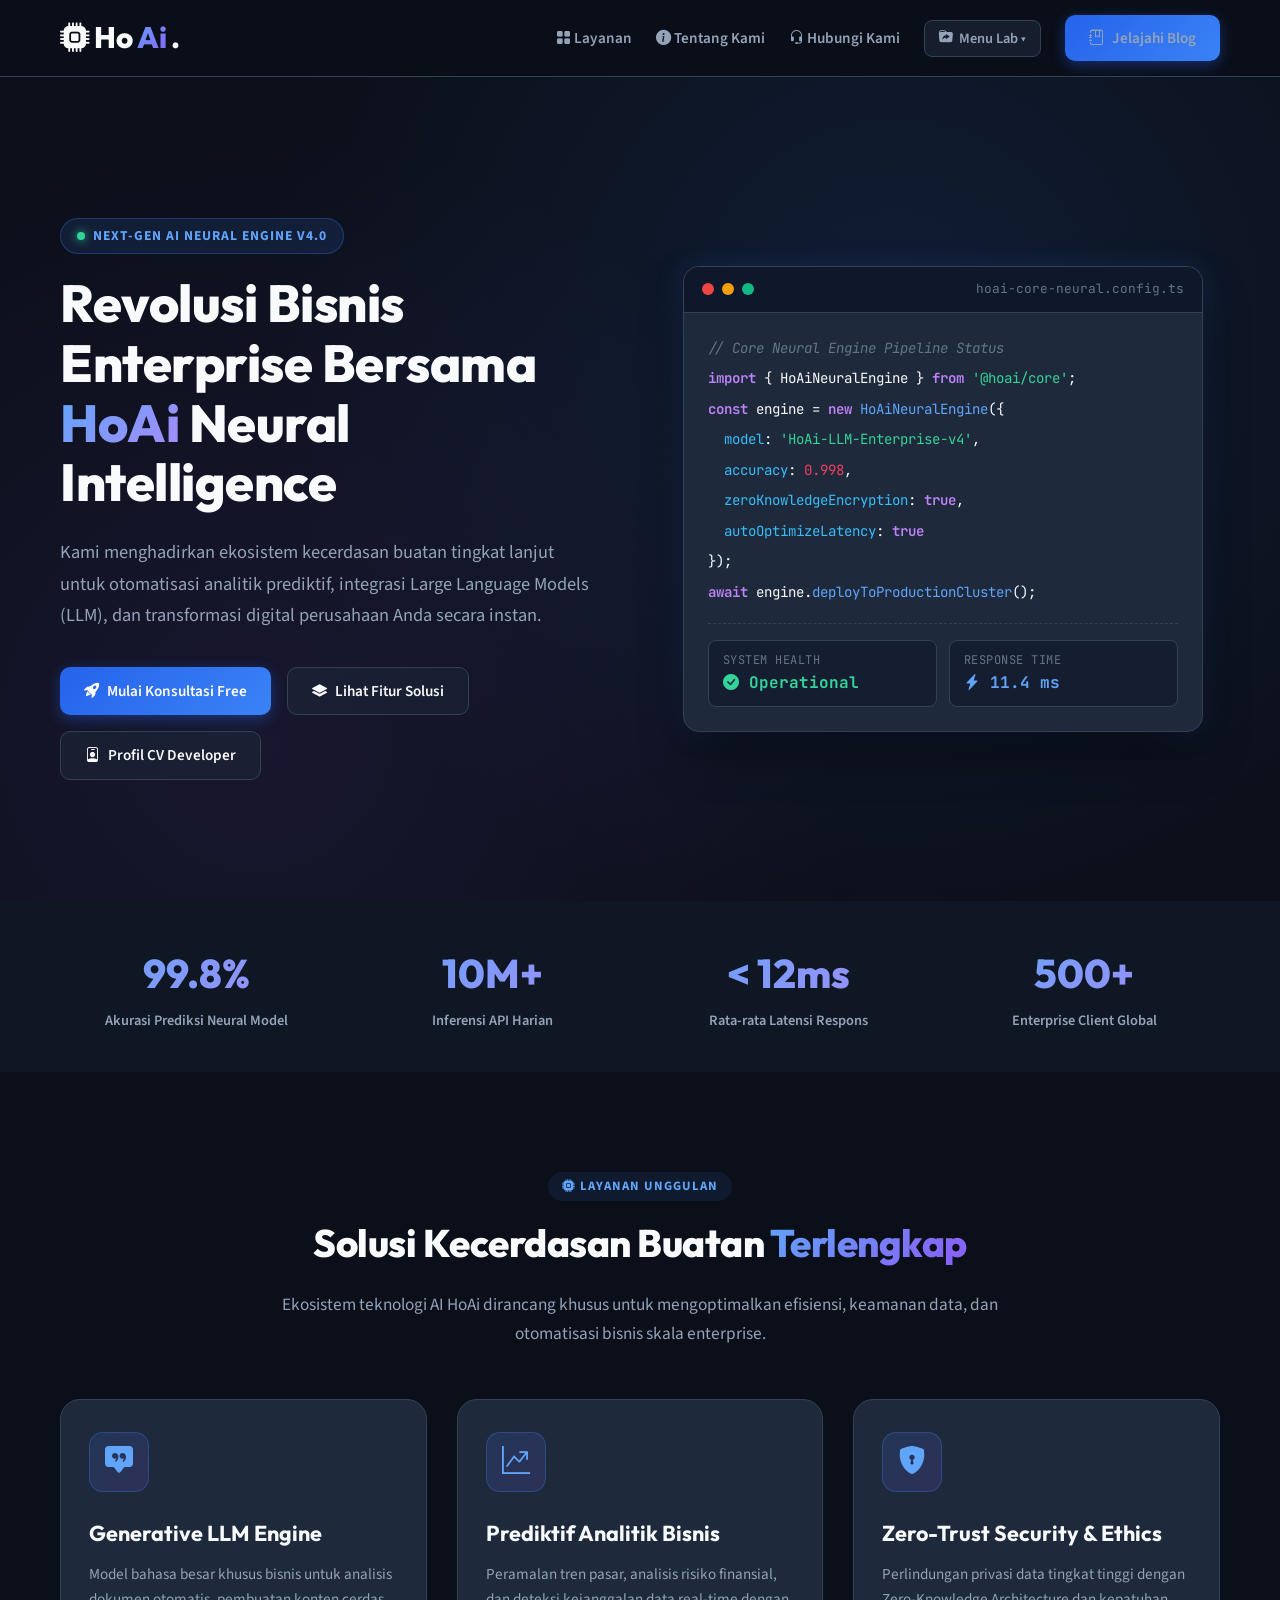
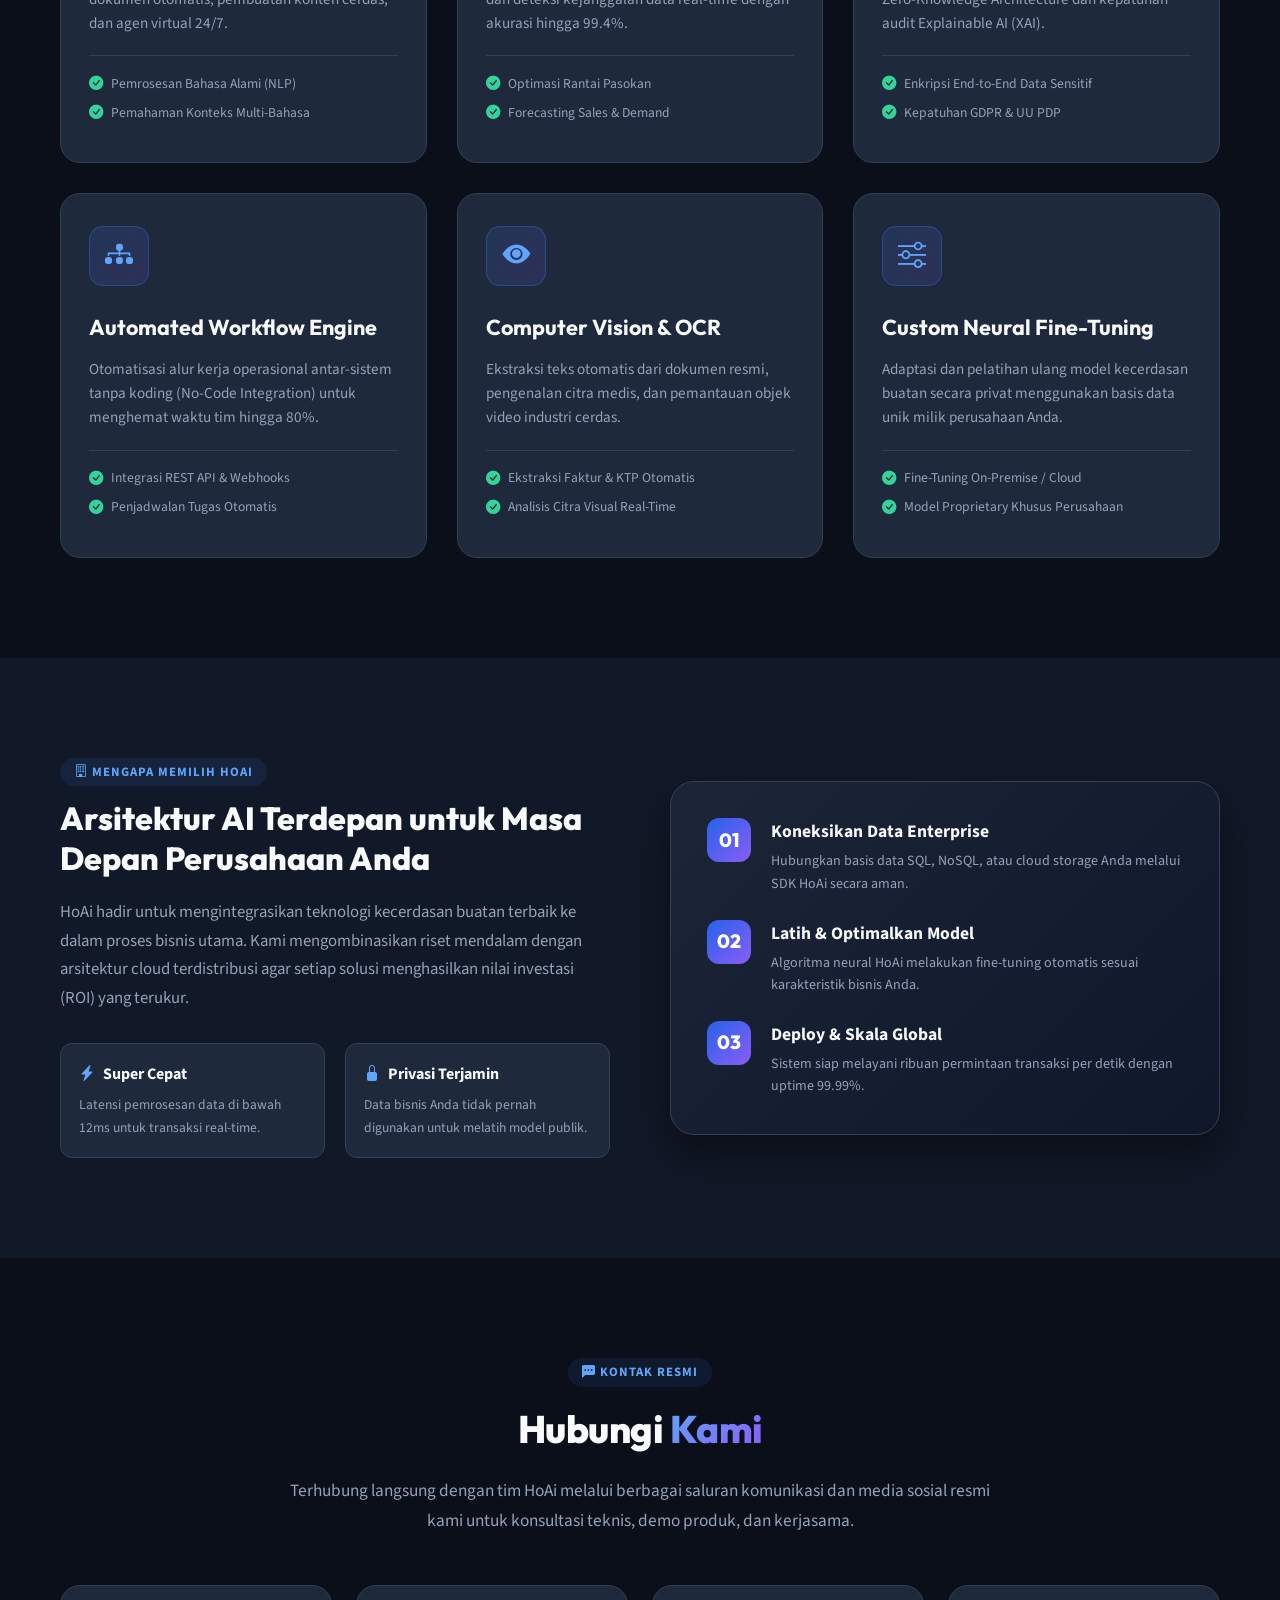
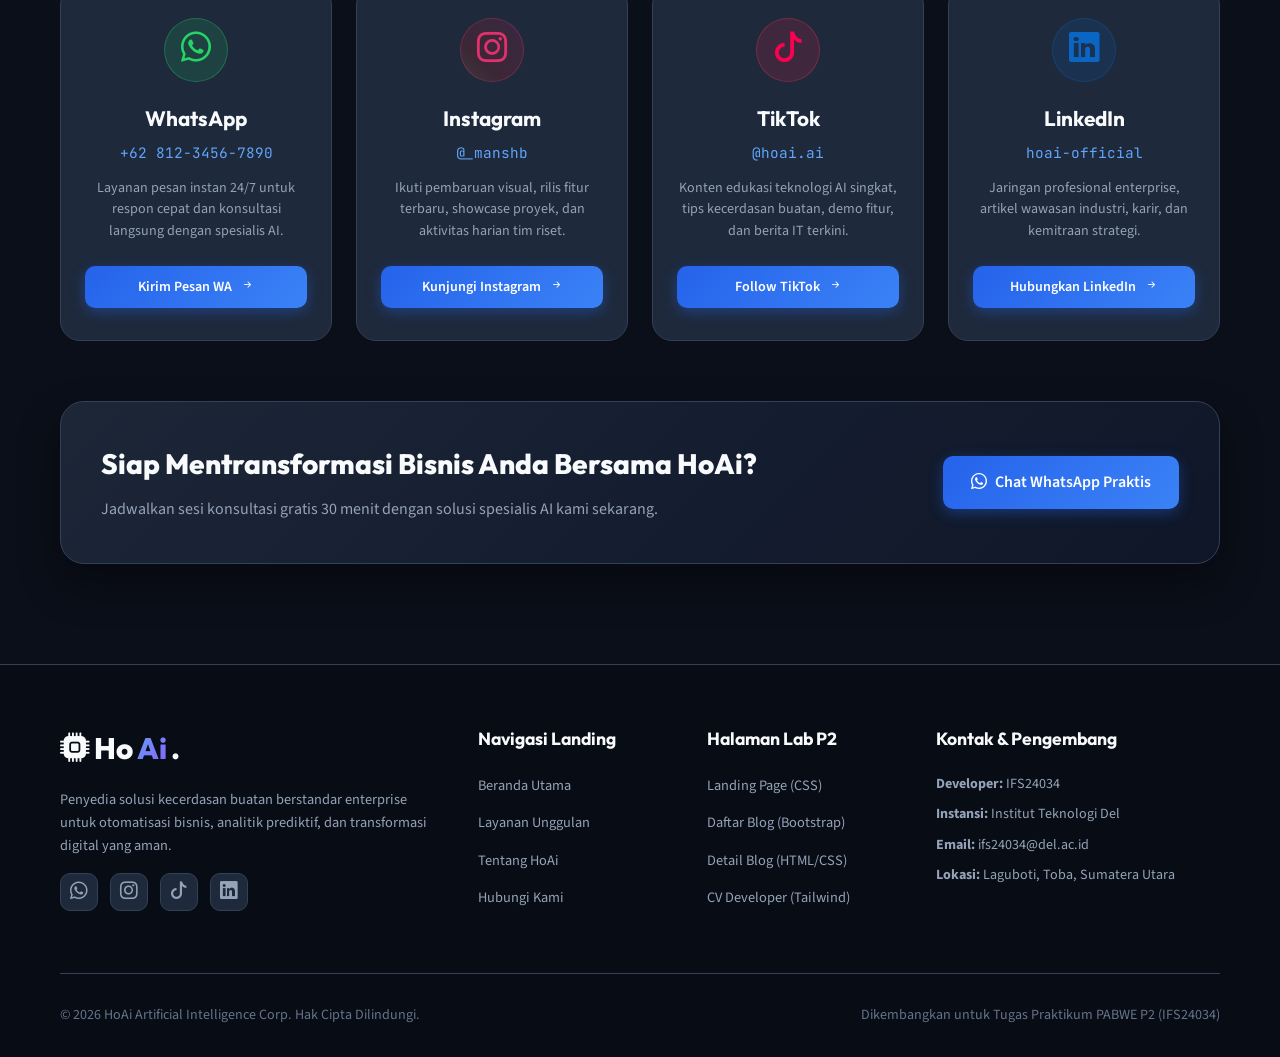
==== index.html @ e8703e20 "Initial commit" ====
<!DOCTYPE html>
<html lang="id">
<head>
    <meta charset="UTF-8">
    <meta name="viewport" content="width=device-width, initial-scale=1.0">
    <title>HoAi - Solusi Cerdas Artificial Intelligence Masa Depan</title>
    <!-- Google Fonts -->
    <link rel="preconnect" href="https://fonts.googleapis.com">
    <link rel="preconnect" href="https://fonts.gstatic.com" crossorigin>
    <link href="https://fonts.googleapis.com/css2?family=JetBrains+Mono:wght@400;600&family=Outfit:wght@600;700;800&family=Source+Sans+3:wght@400;600&display=swap" rel="stylesheet">
    <!-- Bootstrap Icons -->
    <link rel="stylesheet" href="https://cdn.jsdelivr.net/npm/bootstrap-icons@1.11.3/font/bootstrap-icons.min.css">
    <!-- Custom CSS -->
    <link rel="stylesheet" href="assets/css/style.css">
</head>
<body>

    <!-- Header & Navigasi -->
    <header class="site-header">
        <div class="container navbar">
            <a href="index.html" class="logo">
                <i class="bi bi-cpu-fill text-primary me-1"></i>Ho<span>Ai</span>.
            </a>
            <nav class="nav-menu">
                <a href="#fitur"><i class="bi bi-grid-fill me-1"></i> Layanan</a>
                <a href="#tentang"><i class="bi bi-info-circle-fill me-1"></i> Tentang Kami</a>
                <a href="#kontak"><i class="bi bi-headset me-1"></i> Hubungi Kami</a>
                
                <!-- Dropdown Navigasi Latihan / Halaman Lain -->
                <div class="nav-latihan">
                    <button class="nav-latihan-toggle">
                        <i class="bi bi-folder-symlink-fill text-primary"></i> Menu Lab ▾
                    </button>
                    <div class="nav-latihan-menu">
                        <a href="index.html" class="is-active"><i class="bi bi-browser-chrome me-2"></i> Landing Page (CSS)</a>
                        <a href="blog.html"><i class="bi bi-journal-text me-2"></i> Daftar Blog (Bootstrap)</a>
                        <a href="cv.html"><i class="bi bi-person-vcard me-2"></i> CV Developer (Tailwind)</a>
                    </div>
                </div>
                
                <a href="blog.html" class="btn btn-primary"><i class="bi bi-journal-bookmark me-1"></i> Jelajahi Blog</a>
            </nav>
        </div>
    </header>

    <!-- Hero Section -->
    <section class="hero">
        <div class="container hero-content">
            <div class="hero-text">
                <div class="eyebrow">
                    <span class="pulse-dot"></span> Next-Gen AI Neural Engine v4.0
                </div>
                <h1>Revolusi Bisnis Enterprise Bersama <span>HoAi</span> Neural Intelligence</h1>
                <p class="hero-description">Kami menghadirkan ekosistem kecerdasan buatan tingkat lanjut untuk otomatisasi analitik prediktif, integrasi Large Language Models (LLM), dan transformasi digital perusahaan Anda secara instan.</p>
                <div class="hero-buttons">
                    <a href="#kontak" class="btn btn-primary"><i class="bi bi-rocket-takeoff-fill"></i> Mulai Konsultasi Free</a>
                    <a href="#fitur" class="btn btn-outline"><i class="bi bi-layers-fill"></i> Lihat Fitur Solusi</a>
                    <a href="cv.html" class="btn btn-outline"><i class="bi bi-person-badge"></i> Profil CV Developer</a>
                </div>
            </div>

            <!-- Terminal Visual Live Demonstration -->
            <div class="hero-visual">
                <div class="floating-card">
                    <div class="terminal-header">
                        <div class="terminal-dots">
                            <span class="dot-red"></span>
                            <span class="dot-yellow"></span>
                            <span class="dot-green"></span>
                        </div>
                        <div class="terminal-title">hoai-core-neural.config.ts</div>
                    </div>
                    <div class="terminal-body">
                        <div class="code-line"><span class="code-comment">// Core Neural Engine Pipeline Status</span></div>
                        <div class="code-line"><span class="code-keyword">import</span> { HoAiNeuralEngine } <span class="code-keyword">from</span> <span class="code-str">'@hoai/core'</span>;</div>
                        <div class="code-line"></div>
                        <div class="code-line"><span class="code-keyword">const</span> engine = <span class="code-keyword">new</span> <span class="code-func">HoAiNeuralEngine</span>({</div>
                        <div class="code-line">  <span class="code-prop">model</span>: <span class="code-str">'HoAi-LLM-Enterprise-v4'</span>,</div>
                        <div class="code-line">  <span class="code-prop">accuracy</span>: <span class="code-num">0.998</span>,</div>
                        <div class="code-line">  <span class="code-prop">zeroKnowledgeEncryption</span>: <span class="code-keyword">true</span>,</div>
                        <div class="code-line">  <span class="code-prop">autoOptimizeLatency</span>: <span class="code-keyword">true</span></div>
                        <div class="code-line">});</div>
                        <div class="code-line"></div>
                        <div class="code-line"><span class="code-keyword">await</span> engine.<span class="code-func">deployToProductionCluster</span>();</div>
                        
                        <div class="terminal-stats">
                            <div class="stat-badge">
                                <div class="stat-label">System Health</div>
                                <div class="stat-value"><i class="bi bi-check-circle-fill"></i> Operational</div>
                            </div>
                            <div class="stat-badge">
                                <div class="stat-label">Response Time</div>
                                <div class="stat-value" style="color: #60a5fa;"><i class="bi bi-lightning-charge-fill"></i> 11.4 ms</div>
                            </div>
                        </div>
                    </div>
                </div>
            </div>
        </div>
    </section>

    <!-- Stats Counter Banner -->
    <section class="stats-section">
        <div class="container stats-grid">
            <div class="stat-item">
                <div class="stat-number">99.8%</div>
                <div class="stat-desc">Akurasi Prediksi Neural Model</div>
            </div>
            <div class="stat-item">
                <div class="stat-number">10M+</div>
                <div class="stat-desc">Inferensi API Harian</div>
            </div>
            <div class="stat-item">
                <div class="stat-number">&lt; 12ms</div>
                <div class="stat-desc">Rata-rata Latensi Respons</div>
            </div>
            <div class="stat-item">
                <div class="stat-number">500+</div>
                <div class="stat-desc">Enterprise Client Global</div>
            </div>
        </div>
    </section>

    <!-- Section Layanan & Fitur Utama -->
    <section id="fitur" class="features-section">
        <div class="container">
            <div class="section-header">
                <span class="section-tag"><i class="bi bi-cpu-fill"></i> Layanan Unggulan</span>
                <h2>Solusi Kecerdasan Buatan <span>Terlengkap</span></h2>
                <p>Ekosistem teknologi AI HoAi dirancang khusus untuk mengoptimalkan efisiensi, keamanan data, dan otomatisasi bisnis skala enterprise.</p>
            </div>

            <div class="features-grid">
                <!-- Card 1 -->
                <div class="feature-card">
                    <div class="feature-icon-box">
                        <i class="bi bi-chat-square-quote-fill"></i>
                    </div>
                    <h3>Generative LLM Engine</h3>
                    <p>Model bahasa besar khusus bisnis untuk analisis dokumen otomatis, pembuatan konten cerdas, dan agen virtual 24/7.</p>
                    <ul class="feature-list">
                        <li><i class="bi bi-check-circle-fill"></i> Pemrosesan Bahasa Alami (NLP)</li>
                        <li><i class="bi bi-check-circle-fill"></i> Pemahaman Konteks Multi-Bahasa</li>
                    </ul>
                </div>

                <!-- Card 2 -->
                <div class="feature-card">
                    <div class="feature-icon-box">
                        <i class="bi bi-graph-up-arrow"></i>
                    </div>
                    <h3>Prediktif Analitik Bisnis</h3>
                    <p>Peramalan tren pasar, analisis risiko finansial, dan deteksi kejanggalan data real-time dengan akurasi hingga 99.4%.</p>
                    <ul class="feature-list">
                        <li><i class="bi bi-check-circle-fill"></i> Optimasi Rantai Pasokan</li>
                        <li><i class="bi bi-check-circle-fill"></i> Forecasting Sales & Demand</li>
                    </ul>
                </div>

                <!-- Card 3 -->
                <div class="feature-card">
                    <div class="feature-icon-box">
                        <i class="bi bi-shield-lock-fill"></i>
                    </div>
                    <h3>Zero-Trust Security & Ethics</h3>
                    <p>Perlindungan privasi data tingkat tinggi dengan Zero-Knowledge Architecture dan kepatuhan audit Explainable AI (XAI).</p>
                    <ul class="feature-list">
                        <li><i class="bi bi-check-circle-fill"></i> Enkripsi End-to-End Data Sensitif</li>
                        <li><i class="bi bi-check-circle-fill"></i> Kepatuhan GDPR & UU PDP</li>
                    </ul>
                </div>

                <!-- Card 4 -->
                <div class="feature-card">
                    <div class="feature-icon-box">
                        <i class="bi bi-diagram-3-fill"></i>
                    </div>
                    <h3>Automated Workflow Engine</h3>
                    <p>Otomatisasi alur kerja operasional antar-sistem tanpa koding (No-Code Integration) untuk menghemat waktu tim hingga 80%.</p>
                    <ul class="feature-list">
                        <li><i class="bi bi-check-circle-fill"></i> Integrasi REST API & Webhooks</li>
                        <li><i class="bi bi-check-circle-fill"></i> Penjadwalan Tugas Otomatis</li>
                    </ul>
                </div>

                <!-- Card 5 -->
                <div class="feature-card">
                    <div class="feature-icon-box">
                        <i class="bi bi-eye-fill"></i>
                    </div>
                    <h3>Computer Vision & OCR</h3>
                    <p>Ekstraksi teks otomatis dari dokumen resmi, pengenalan citra medis, dan pemantauan objek video industri cerdas.</p>
                    <ul class="feature-list">
                        <li><i class="bi bi-check-circle-fill"></i> Ekstraksi Faktur & KTP Otomatis</li>
                        <li><i class="bi bi-check-circle-fill"></i> Analisis Citra Visual Real-Time</li>
                    </ul>
                </div>

                <!-- Card 6 -->
                <div class="feature-card">
                    <div class="feature-icon-box">
                        <i class="bi bi-sliders"></i>
                    </div>
                    <h3>Custom Neural Fine-Tuning</h3>
                    <p>Adaptasi dan pelatihan ulang model kecerdasan buatan secara privat menggunakan basis data unik milik perusahaan Anda.</p>
                    <ul class="feature-list">
                        <li><i class="bi bi-check-circle-fill"></i> Fine-Tuning On-Premise / Cloud</li>
                        <li><i class="bi bi-check-circle-fill"></i> Model Proprietary Khusus Perusahaan</li>
                    </ul>
                </div>
            </div>
        </div>
    </section>

    <!-- Section Tentang Kami -->
    <section id="tentang" class="about-section">
        <div class="container">
            <div class="about-grid">
                <div class="about-text">
                    <span class="section-tag"><i class="bi bi-building"></i> Mengapa Memilih HoAi</span>
                    <h3>Arsitektur AI Terdepan untuk Masa Depan Perusahaan Anda</h3>
                    <p>HoAi hadir untuk mengintegrasikan teknologi kecerdasan buatan terbaik ke dalam proses bisnis utama. Kami mengombinasikan riset mendalam dengan arsitektur cloud terdistribusi agar setiap solusi menghasilkan nilai investasi (ROI) yang terukur.</p>
                    
                    <div class="about-features">
                        <div class="about-feature-item">
                            <h4><i class="bi bi-lightning-charge-fill"></i> Super Cepat</h4>
                            <p>Latensi pemrosesan data di bawah 12ms untuk transaksi real-time.</p>
                        </div>
                        <div class="about-feature-item">
                            <h4><i class="bi bi-lock-fill"></i> Privasi Terjamin</h4>
                            <p>Data bisnis Anda tidak pernah digunakan untuk melatih model publik.</p>
                        </div>
                    </div>
                </div>

                <!-- Steps Pipeline Visual -->
                <div class="about-visual">
                    <div class="step-card">
                        <div class="step-number">01</div>
                        <div class="step-info">
                            <h4>Koneksikan Data Enterprise</h4>
                            <p>Hubungkan basis data SQL, NoSQL, atau cloud storage Anda melalui SDK HoAi secara aman.</p>
                        </div>
                    </div>

                    <div class="step-card">
                        <div class="step-number">02</div>
                        <div class="step-info">
                            <h4>Latih & Optimalkan Model</h4>
                            <p>Algoritma neural HoAi melakukan fine-tuning otomatis sesuai karakteristik bisnis Anda.</p>
                        </div>
                    </div>

                    <div class="step-card">
                        <div class="step-number">03</div>
                        <div class="step-info">
                            <h4>Deploy & Skala Global</h4>
                            <p>Sistem siap melayani ribuan permintaan transaksi per detik dengan uptime 99.99%.</p>
                        </div>
                    </div>
                </div>
            </div>
        </div>
    </section>

    <!-- Section Hubungi Kami -->
    <section id="kontak" class="contact-section">
        <div class="container">
            <div class="section-header">
                <span class="section-tag"><i class="bi bi-chat-left-dots-fill"></i> Kontak Resmi</span>
                <h2>Hubungi <span>Kami</span></h2>
                <p>Terhubung langsung dengan tim HoAi melalui berbagai saluran komunikasi dan media sosial resmi kami untuk konsultasi teknis, demo produk, dan kerjasama.</p>
            </div>

            <div class="contact-grid">
                <!-- WhatsApp -->
                <a href="https://wa.me/6281234567890" target="_blank" rel="noopener noreferrer" class="contact-card">
                    <div class="contact-icon icon-whatsapp">
                        <i class="bi bi-whatsapp"></i>
                    </div>
                    <h3>WhatsApp</h3>
                    <div class="contact-handle">+62 812-3456-7890</div>
                    <p>Layanan pesan instan 24/7 untuk respon cepat dan konsultasi langsung dengan spesialis AI.</p>
                    <span class="btn btn-primary contact-btn">Kirim Pesan WA <i class="bi bi-arrow-right-short"></i></span>
                </a>

                <!-- Instagram -->
                <a href="https://instagram.com/_manshb" target="_blank" rel="noopener noreferrer" class="contact-card">
                    <div class="contact-icon icon-instagram">
                        <i class="bi bi-instagram"></i>
                    </div>
                    <h3>Instagram</h3>
                    <div class="contact-handle">@_manshb</div>
                    <p>Ikuti pembaruan visual, rilis fitur terbaru, showcase proyek, dan aktivitas harian tim riset.</p>
                    <span class="btn btn-primary contact-btn">Kunjungi Instagram <i class="bi bi-arrow-right-short"></i></span>
                </a>

                <!-- TikTok -->
                <a href="https://tiktok.com/@hoai.ai" target="_blank" rel="noopener noreferrer" class="contact-card">
                    <div class="contact-icon icon-tiktok">
                        <i class="bi bi-tiktok"></i>
                    </div>
                    <h3>TikTok</h3>
                    <div class="contact-handle">@hoai.ai</div>
                    <p>Konten edukasi teknologi AI singkat, tips kecerdasan buatan, demo fitur, dan berita IT terkini.</p>
                    <span class="btn btn-primary contact-btn">Follow TikTok <i class="bi bi-arrow-right-short"></i></span>
                </a>

                <!-- LinkedIn -->
                <a href="https://linkedin.com/in/hoai-official" target="_blank" rel="noopener noreferrer" class="contact-card">
                    <div class="contact-icon icon-linkedin">
                        <i class="bi bi-linkedin"></i>
                    </div>
                    <h3>LinkedIn</h3>
                    <div class="contact-handle">hoai-official</div>
                    <p>Jaringan profesional enterprise, artikel wawasan industri, karir, dan kemitraan strategi.</p>
                    <span class="btn btn-primary contact-btn">Hubungkan LinkedIn <i class="bi bi-arrow-right-short"></i></span>
                </a>
            </div>

            <!-- Consult Box Banner -->
            <div class="consult-box">
                <div class="consult-info">
                    <h3>Siap Mentransformasi Bisnis Anda Bersama HoAi?</h3>
                    <p>Jadwalkan sesi konsultasi gratis 30 menit dengan solusi spesialis AI kami sekarang.</p>
                </div>
                <a href="https://wa.me/6281234567890" target="_blank" class="btn btn-primary" style="padding: 14px 28px; font-size: 1rem;">
                    <i class="bi bi-whatsapp"></i> Chat WhatsApp Praktis
                </a>
            </div>
        </div>
    </section>

    <!-- Footer -->
    <footer class="site-footer">
        <div class="container">
            <div class="footer-grid">
                <div class="footer-col">
                    <a href="index.html" class="logo" style="margin-bottom: 16px;">
                        <i class="bi bi-cpu-fill text-primary me-1"></i>Ho<span>Ai</span>.
                    </a>
                    <p>Penyedia solusi kecerdasan buatan berstandar enterprise untuk otomatisasi bisnis, analitik prediktif, dan transformasi digital yang aman.</p>
                    <div class="footer-socials">
                        <a href="https://wa.me/6282287201378" target="_blank" class="footer-social-btn"><i class="bi bi-whatsapp"></i></a>
                        <a href="https://instagram.com/_manshb" target="_blank" class="footer-social-btn"><i class="bi bi-instagram"></i></a>
                        <a href="https://tiktok.com/@hoai.ai" target="_blank" class="footer-social-btn"><i class="bi bi-tiktok"></i></a>
                        <a href="https://linkedin.com/in/hoai-official" target="_blank" class="footer-social-btn"><i class="bi bi-linkedin"></i></a>
                    </div>
                </div>

                <div class="footer-col">
                    <h4>Navigasi Landing</h4>
                    <ul class="footer-links">
                        <li><a href="index.html">Beranda Utama</a></li>
                        <li><a href="#fitur">Layanan Unggulan</a></li>
                        <li><a href="#tentang">Tentang HoAi</a></li>
                        <li><a href="#kontak">Hubungi Kami</a></li>
                    </ul>
                </div>

                <div class="footer-col">
                    <h4>Halaman Lab P2</h4>
                    <ul class="footer-links">
                        <li><a href="index.html">Landing Page (CSS)</a></li>
                        <li><a href="blog.html">Daftar Blog (Bootstrap)</a></li>
                        <li><a href="blog-detail.html">Detail Blog (HTML/CSS)</a></li>
                        <li><a href="cv.html">CV Developer (Tailwind)</a></li>
                    </ul>
                </div>

                <div class="footer-col">
                    <h4>Kontak & Pengembang</h4>
                    <p style="font-size: 0.88rem; margin-bottom: 8px;"><strong>Developer:</strong> IFS24034</p>
                    <p style="font-size: 0.88rem; margin-bottom: 8px;"><strong>Instansi:</strong> Institut Teknologi Del</p>
                    <p style="font-size: 0.88rem; margin-bottom: 8px;"><strong>Email:</strong> ifs24034@del.ac.id</p>
                    <p style="font-size: 0.88rem;"><strong>Lokasi:</strong> Laguboti, Toba, Sumatera Utara</p>
                </div>
            </div>

            <div class="footer-bottom">
                <p>&copy; 2026 HoAi Artificial Intelligence Corp. Hak Cipta Dilindungi.</p>
                <p>Dikembangkan untuk Tugas Praktikum PABWE P2 (IFS24034)</p>
            </div>
        </div>
    </footer>

</body>
</html>
---- assets/css/style.css ----
/* --- Reset & Variabel Global --- */
:root {
    --primary: #3b82f6;
    --primary-hover: #2563eb;
    --primary-glow: rgba(59, 130, 246, 0.35);
    --secondary: #8b5cf6;
    --emerald: #10b981;
    --amber: #f59e0b;
    --bg-main: #0b0f19;
    --bg-section: #111827;
    --bg-card: #1e293b;
    --bg-card-hover: #24334a;
    --text-main: #f8fafc;
    --text-light: #94a3b8;
    --text-muted: #64748b;
    --border: #334155;
    --border-glow: rgba(59, 130, 246, 0.4);
    --font-heading: 'Outfit', sans-serif;
    --font-sans: 'Source Sans 3', sans-serif;
    --font-mono: 'JetBrains Mono', monospace;
}

* {
    margin: 0;
    padding: 0;
    box-sizing: border-box;
}

html {
    scroll-behavior: smooth;
}

body {
    font-family: var(--font-sans);
    background-color: var(--bg-main);
    color: var(--text-main);
    line-height: 1.6;
    overflow-x: hidden;
}

.container {
    width: 100%;
    max-width: 1200px;
    margin: 0 auto;
    padding: 0 20px;
}

/* --- Header & Navigasi --- */
.site-header {
    background-color: rgba(11, 15, 25, 0.85);
    backdrop-filter: blur(14px);
    -webkit-backdrop-filter: blur(14px);
    border-bottom: 1px solid var(--border);
    position: sticky;
    top: 0;
    z-index: 1000;
}

.navbar {
    display: flex;
    justify-content: space-between;
    align-items: center;
    min-height: 76px;
}

.logo {
    font-family: var(--font-heading);
    font-size: 1.85rem;
    font-weight: 800;
    color: var(--text-main);
    text-decoration: none;
    display: flex;
    align-items: center;
    gap: 4px;
}

.logo span {
    background: linear-gradient(135deg, #60a5fa, #8b5cf6);
    -webkit-background-clip: text;
    -webkit-text-fill-color: transparent;
}

.nav-menu {
    display: flex;
    align-items: center;
    gap: 24px;
}

.nav-menu a {
    color: var(--text-light);
    text-decoration: none;
    font-weight: 600;
    font-size: 0.95rem;
    transition: all 0.2s ease;
}

.nav-menu a:hover {
    color: #60a5fa;
}

/* Dropdown Menu Lab / Halaman Lain di Header */
.nav-latihan {
    position: relative;
    display: inline-block;
}

.nav-latihan-toggle {
    background: rgba(30, 41, 59, 0.6);
    border: 1px solid var(--border);
    color: var(--text-light);
    padding: 7px 14px;
    border-radius: 8px;
    font-family: var(--font-sans);
    font-weight: 600;
    font-size: 0.9rem;
    cursor: pointer;
    transition: all 0.2s;
    display: flex;
    align-items: center;
    gap: 6px;
}

.nav-latihan:hover .nav-latihan-toggle,
.nav-latihan-toggle:hover {
    border-color: var(--primary);
    color: var(--text-main);
    background: rgba(59, 130, 246, 0.1);
}

.nav-latihan-menu {
    display: none;
    position: absolute;
    right: 0;
    top: 100%;
    margin-top: 8px;
    background-color: var(--bg-card);
    min-width: 220px;
    box-shadow: 0 20px 40px rgba(0,0,0,0.5);
    border: 1px solid var(--border);
    border-radius: 12px;
    overflow: hidden;
    z-index: 100;
}

.nav-latihan:hover .nav-latihan-menu {
    display: block;
}

.nav-latihan-menu a {
    display: block;
    padding: 12px 18px;
    font-size: 0.88rem;
    border-bottom: 1px solid var(--border);
}

.nav-latihan-menu a:last-child {
    border-bottom: none;
}

.nav-latihan-menu a:hover {
    background-color: rgba(59, 130, 246, 0.12);
    color: #60a5fa;
}

.nav-latihan-menu a.is-active {
    color: #60a5fa;
    font-weight: 700;
}

/* --- Tombol Umum --- */
.btn {
    display: inline-flex;
    align-items: center;
    justify-content: center;
    gap: 8px;
    padding: 11px 24px;
    border-radius: 10px;
    font-weight: 600;
    font-size: 0.95rem;
    text-decoration: none;
    transition: all 0.25s cubic-bezier(0.4, 0, 0.2, 1);
    cursor: pointer;
    border: none;
}

.btn-primary {
    background: linear-gradient(135deg, #2563eb, #3b82f6);
    color: white;
    box-shadow: 0 4px 14px rgba(37, 99, 235, 0.4);
}

.btn-primary:hover {
    background: linear-gradient(135deg, #1d4ed8, #2563eb);
    transform: translateY(-2px);
    box-shadow: 0 6px 20px rgba(37, 99, 235, 0.6);
}

.btn-outline {
    background-color: rgba(30, 41, 59, 0.5);
    border: 1px solid var(--border);
    color: var(--text-main);
}

.btn-outline:hover {
    border-color: #60a5fa;
    background-color: rgba(59, 130, 246, 0.1);
    color: #60a5fa;
    transform: translateY(-2px);
}

/* --- Hero Section --- */
.hero {
    position: relative;
    padding: 100px 0 80px 0;
    min-height: calc(100vh - 76px);
    display: flex;
    align-items: center;
    background: radial-gradient(circle at 70% 30%, rgba(59, 130, 246, 0.12) 0%, transparent 60%),
                radial-gradient(circle at 20% 80%, rgba(139, 92, 246, 0.1) 0%, transparent 50%);
}

.hero-content {
    display: grid;
    grid-template-columns: 1fr 1fr;
    gap: 50px;
    align-items: center;
}

.eyebrow {
    display: inline-flex;
    align-items: center;
    gap: 8px;
    padding: 6px 16px;
    background: rgba(59, 130, 246, 0.12);
    border: 1px solid rgba(59, 130, 246, 0.3);
    color: #60a5fa;
    border-radius: 30px;
    font-size: 0.85rem;
    font-weight: 700;
    text-transform: uppercase;
    letter-spacing: 1px;
    margin-bottom: 20px;
}

.pulse-dot {
    width: 8px;
    height: 8px;
    background-color: #34d399;
    border-radius: 50%;
    box-shadow: 0 0 10px #34d399;
    animation: pulse 2s infinite;
}

@keyframes pulse {
    0% { transform: scale(0.95); box-shadow: 0 0 0 0 rgba(52, 211, 153, 0.7); }
    70% { transform: scale(1); box-shadow: 0 0 0 10px rgba(52, 211, 153, 0); }
    100% { transform: scale(0.95); box-shadow: 0 0 0 0 rgba(52, 211, 153, 0); }
}

.hero-text h1 {
    font-family: var(--font-heading);
    font-size: 3.25rem;
    font-weight: 800;
    line-height: 1.15;
    margin-bottom: 24px;
    letter-spacing: -0.5px;
}

.hero-text h1 span {
    background: linear-gradient(135deg, #60a5fa 0%, #a78bfa 100%);
    -webkit-background-clip: text;
    -webkit-text-fill-color: transparent;
}

.hero-description {
    color: var(--text-light);
    font-size: 1.15rem;
    margin-bottom: 36px;
    max-width: 540px;
    line-height: 1.7;
}

.hero-buttons {
    display: flex;
    flex-wrap: wrap;
    gap: 16px;
}

/* --- Visual Elemen Kode & Live Terminal di Hero --- */
.hero-visual {
    display: flex;
    justify-content: center;
    position: relative;
}

.floating-card {
    background-color: var(--bg-card);
    border: 1px solid var(--border);
    border-radius: 16px;
    padding: 0;
    width: 100%;
    max-width: 520px;
    box-shadow: 0 25px 50px -12px rgba(0, 0, 0, 0.6), 0 0 30px rgba(59, 130, 246, 0.15);
    overflow: hidden;
    transition: transform 0.3s ease, border-color 0.3s ease;
}

.floating-card:hover {
    border-color: var(--border-glow);
    transform: translateY(-4px);
}

.terminal-header {
    background-color: #0f172a;
    padding: 12px 18px;
    display: flex;
    align-items: center;
    justify-content: space-between;
    border-bottom: 1px solid var(--border);
}

.terminal-dots {
    display: flex;
    gap: 8px;
}

.terminal-dots span {
    width: 12px;
    height: 12px;
    border-radius: 50%;
}

.dot-red { background-color: #ef4444; }
.dot-yellow { background-color: #f59e0b; }
.dot-green { background-color: #10b981; }

.terminal-title {
    font-family: var(--font-mono);
    font-size: 0.8rem;
    color: var(--text-muted);
}

.terminal-body {
    padding: 24px;
    font-family: var(--font-mono);
    font-size: 0.88rem;
}

.code-line {
    margin-bottom: 8px;
    white-space: pre-wrap;
    word-break: break-all;
}

.code-keyword { color: #c084fc; font-weight: 600; }
.code-func { color: #60a5fa; }
.code-prop { color: #38bdf8; }
.code-num { color: #f43f5e; }
.code-str { color: #34d399; }
.code-comment { color: #64748b; font-style: italic; }

.terminal-stats {
    margin-top: 20px;
    padding-top: 16px;
    border-top: 1px dashed var(--border);
    display: grid;
    grid-template-columns: 1fr 1fr;
    gap: 12px;
}

.stat-badge {
    background-color: rgba(15, 23, 42, 0.6);
    padding: 10px 14px;
    border-radius: 8px;
    border: 1px solid var(--border);
}

.stat-label {
    font-size: 0.75rem;
    color: var(--text-muted);
    text-transform: uppercase;
    letter-spacing: 0.5px;
}

.stat-value {
    font-size: 1rem;
    font-weight: 700;
    color: #34d399;
}

/* --- Section Counter Statistics --- */
.stats-section {
    padding: 40px 0;
    background-color: rgba(17, 24, 39, 0.8);
    border-y: 1px solid var(--border);
}

.stats-grid {
    display: grid;
    grid-template-columns: repeat(4, 1fr);
    gap: 24px;
    text-align: center;
}

.stat-number {
    font-family: var(--font-heading);
    font-size: 2.5rem;
    font-weight: 800;
    background: linear-gradient(135deg, #60a5fa, #a78bfa);
    -webkit-background-clip: text;
    -webkit-text-fill-color: transparent;
    margin-bottom: 4px;
}

.stat-desc {
    color: var(--text-light);
    font-size: 0.9rem;
    font-weight: 600;
}

/* --- Section Header Umum --- */
.section-header {
    text-align: center;
    max-width: 720px;
    margin: 0 auto 50px auto;
}

.section-tag {
    display: inline-block;
    padding: 4px 14px;
    background: rgba(59, 130, 246, 0.1);
    color: #60a5fa;
    border-radius: 20px;
    font-size: 0.8rem;
    font-weight: 700;
    text-transform: uppercase;
    letter-spacing: 1px;
    margin-bottom: 12px;
}

.section-header h2 {
    font-family: var(--font-heading);
    font-size: 2.4rem;
    font-weight: 800;
    margin-bottom: 16px;
    letter-spacing: -0.5px;
}

.section-header h2 span {
    background: linear-gradient(135deg, #60a5fa, #8b5cf6);
    -webkit-background-clip: text;
    -webkit-text-fill-color: transparent;
}

.section-header p {
    color: var(--text-light);
    font-size: 1.08rem;
    line-height: 1.7;
}

/* --- Section Fitur & Layanan (#fitur) --- */
.features-section {
    padding: 100px 0;
    background-color: var(--bg-main);
}

.features-grid {
    display: grid;
    grid-template-columns: repeat(auto-fit, minmax(320px, 1fr));
    gap: 30px;
}

.feature-card {
    background-color: var(--bg-card);
    border: 1px solid var(--border);
    border-radius: 20px;
    padding: 32px 28px;
    transition: all 0.3s ease;
    display: flex;
    flex-direction: column;
    position: relative;
    overflow: hidden;
}

.feature-card:hover {
    transform: translateY(-8px);
    border-color: var(--border-glow);
    box-shadow: 0 20px 40px rgba(0, 0, 0, 0.4), 0 0 20px rgba(59, 130, 246, 0.15);
}

.feature-icon-box {
    width: 60px;
    height: 60px;
    border-radius: 14px;
    display: flex;
    align-items: center;
    justify-content: center;
    font-size: 1.75rem;
    margin-bottom: 24px;
    background: linear-gradient(135deg, rgba(59, 130, 246, 0.15), rgba(139, 92, 246, 0.15));
    color: #60a5fa;
    border: 1px solid rgba(59, 130, 246, 0.3);
}

.feature-card h3 {
    font-family: var(--font-heading);
    font-size: 1.35rem;
    font-weight: 700;
    margin-bottom: 12px;
    color: var(--text-main);
}

.feature-card p {
    color: var(--text-light);
    font-size: 0.95rem;
    line-height: 1.6;
    margin-bottom: 20px;
    flex-grow: 1;
}

.feature-list {
    list-style: none;
    margin-top: auto;
    padding-top: 16px;
    border-top: 1px solid var(--border);
}

.feature-list li {
    font-size: 0.85rem;
    color: #94a3b8;
    margin-bottom: 6px;
    display: flex;
    align-items: center;
    gap: 8px;
}

.feature-list li i {
    color: #34d399;
    font-size: 0.9rem;
}

/* --- Section Tentang Kami (#tentang) --- */
.about-section {
    padding: 100px 0;
    background-color: var(--bg-section);
    border-y: 1px solid var(--border);
}

.about-grid {
    display: grid;
    grid-template-columns: 1fr 1fr;
    gap: 60px;
    align-items: center;
}

.about-text h3 {
    font-family: var(--font-heading);
    font-size: 2rem;
    font-weight: 800;
    margin-bottom: 20px;
    line-height: 1.25;
}

.about-text p {
    color: var(--text-light);
    font-size: 1.05rem;
    margin-bottom: 24px;
    line-height: 1.7;
}

.about-features {
    display: grid;
    grid-template-columns: 1fr 1fr;
    gap: 20px;
    margin-top: 30px;
}

.about-feature-item {
    background-color: var(--bg-card);
    padding: 18px;
    border-radius: 12px;
    border: 1px solid var(--border);
}

.about-feature-item h4 {
    font-size: 1rem;
    font-weight: 700;
    color: var(--text-main);
    margin-bottom: 6px;
    display: flex;
    align-items: center;
    gap: 8px;
}

.about-feature-item h4 i {
    color: #60a5fa;
}

.about-feature-item p {
    font-size: 0.85rem;
    color: var(--text-light);
    margin: 0;
}

.about-visual {
    background: linear-gradient(135deg, rgba(30, 41, 59, 0.8), rgba(15, 23, 42, 0.9));
    border: 1px solid var(--border);
    border-radius: 24px;
    padding: 36px;
    box-shadow: 0 20px 40px rgba(0,0,0,0.4);
}

.step-card {
    display: flex;
    gap: 20px;
    margin-bottom: 24px;
}

.step-card:last-child {
    margin-bottom: 0;
}

.step-number {
    width: 44px;
    height: 44px;
    border-radius: 12px;
    background: linear-gradient(135deg, #2563eb, #8b5cf6);
    color: white;
    font-family: var(--font-heading);
    font-weight: 800;
    display: flex;
    align-items: center;
    justify-content: center;
    font-size: 1.2rem;
    flex-shrink: 0;
}

.step-info h4 {
    font-size: 1.1rem;
    font-weight: 700;
    margin-bottom: 4px;
}

.step-info p {
    font-size: 0.88rem;
    color: var(--text-light);
    margin: 0;
}

/* --- Section Hubungi Kami (#kontak) --- */
.contact-section {
    padding: 100px 0;
    background-color: var(--bg-main);
}

.contact-grid {
    display: grid;
    grid-template-columns: repeat(auto-fit, minmax(260px, 1fr));
    gap: 24px;
    margin-bottom: 60px;
}

.contact-card {
    background-color: var(--bg-card);
    border: 1px solid var(--border);
    border-radius: 20px;
    padding: 32px 24px;
    text-align: center;
    transition: all 0.3s ease;
    display: flex;
    flex-direction: column;
    align-items: center;
    text-decoration: none;
    color: var(--text-main);
    position: relative;
}

.contact-card:hover {
    transform: translateY(-8px);
    border-color: #60a5fa;
    box-shadow: 0 20px 40px rgba(0, 0, 0, 0.5), 0 0 25px rgba(59, 130, 246, 0.2);
}

.contact-icon {
    width: 64px;
    height: 64px;
    border-radius: 50%;
    display: flex;
    align-items: center;
    justify-content: center;
    font-size: 1.9rem;
    margin-bottom: 20px;
    transition: transform 0.3s ease;
}

.contact-card:hover .contact-icon {
    transform: scale(1.12);
}

.icon-whatsapp {
    background-color: rgba(37, 211, 102, 0.15);
    color: #25d366;
    border: 1px solid rgba(37, 211, 102, 0.3);
}

.icon-instagram {
    background: linear-gradient(45deg, rgba(240, 148, 51, 0.15), rgba(230, 30, 26, 0.15), rgba(220, 39, 67, 0.15), rgba(204, 35, 102, 0.15));
    color: #e1306c;
    border: 1px solid rgba(225, 48, 108, 0.3);
}

.icon-tiktok {
    background-color: rgba(254, 44, 85, 0.15);
    color: #ff0050;
    border: 1px solid rgba(254, 44, 85, 0.3);
}

.icon-linkedin {
    background-color: rgba(10, 102, 194, 0.15);
    color: #0a66c2;
    border: 1px solid rgba(10, 102, 194, 0.3);
}

.contact-card h3 {
    font-family: var(--font-heading);
    font-size: 1.3rem;
    font-weight: 700;
    margin-bottom: 6px;
}

.contact-card .contact-handle {
    font-family: var(--font-mono);
    font-size: 0.9rem;
    color: #60a5fa;
    margin-bottom: 14px;
}

.contact-card p {
    font-size: 0.88rem;
    color: var(--text-light);
    margin-bottom: 24px;
    line-height: 1.5;
}

.contact-card .contact-btn {
    margin-top: auto;
    width: 100%;
    padding: 10px 16px;
    font-size: 0.88rem;
}

/* Consultation Box */
.consult-box {
    background: linear-gradient(135deg, rgba(30, 41, 59, 0.9), rgba(15, 23, 42, 0.9));
    border: 1px solid var(--border);
    border-radius: 24px;
    padding: 40px;
    display: flex;
    justify-content: space-between;
    align-items: center;
    gap: 30px;
    box-shadow: 0 20px 40px rgba(0,0,0,0.4);
}

.consult-info h3 {
    font-family: var(--font-heading);
    font-size: 1.75rem;
    font-weight: 800;
    margin-bottom: 10px;
}

.consult-info p {
    color: var(--text-light);
    font-size: 1rem;
    margin: 0;
}

/* --- Footer --- */
.site-footer {
    background-color: #080c14;
    border-top: 1px solid var(--border);
    padding: 60px 0 30px 0;
}

.footer-grid {
    display: grid;
    grid-template-columns: 2fr 1fr 1fr 1.5fr;
    gap: 40px;
    margin-bottom: 50px;
}

.footer-col h4 {
    font-family: var(--font-heading);
    font-size: 1.1rem;
    font-weight: 700;
    margin-bottom: 20px;
    color: var(--text-main);
}

.footer-col p {
    color: var(--text-light);
    font-size: 0.9rem;
    line-height: 1.6;
}

.footer-links {
    list-style: none;
}

.footer-links li {
    margin-bottom: 12px;
}

.footer-links a {
    color: var(--text-light);
    text-decoration: none;
    font-size: 0.9rem;
    transition: color 0.2s;
}

.footer-links a:hover {
    color: #60a5fa;
}

.footer-socials {
    display: flex;
    gap: 12px;
    margin-top: 16px;
}

.footer-social-btn {
    width: 38px;
    height: 38px;
    border-radius: 10px;
    background-color: var(--bg-card);
    border: 1px solid var(--border);
    color: var(--text-light);
    display: flex;
    align-items: center;
    justify-content: center;
    text-decoration: none;
    font-size: 1.1rem;
    transition: all 0.2s;
}

.footer-social-btn:hover {
    border-color: #60a5fa;
    color: #60a5fa;
    background-color: rgba(59, 130, 246, 0.1);
}

.footer-bottom {
    padding-top: 30px;
    border-top: 1px solid var(--border);
    display: flex;
    justify-content: space-between;
    align-items: center;
    color: var(--text-muted);
    font-size: 0.88rem;
}

/* Responsif Mobile */
@media (max-width: 992px) {
    .hero-content {
        grid-template-columns: 1fr;
        text-align: center;
    }
    .hero-text h1 {
        font-size: 2.6rem;
    }
    .hero-description {
        margin-left: auto;
        margin-right: auto;
    }
    .hero-buttons {
        justify-content: center;
    }
    .stats-grid {
        grid-template-columns: repeat(2, 1fr);
    }
    .about-grid {
        grid-template-columns: 1fr;
    }
    .consult-box {
        flex-direction: column;
        text-align: center;
    }
    .footer-grid {
        grid-template-columns: 1fr 1fr;
    }
}

@media (max-width: 600px) {
    .stats-grid {
        grid-template-columns: 1fr;
    }
    .footer-grid {
        grid-template-columns: 1fr;
    }
    .nav-menu {
        gap: 12px;
    }
    .footer-bottom {
        flex-direction: column;
        gap: 12px;
        text-align: center;
    }
}
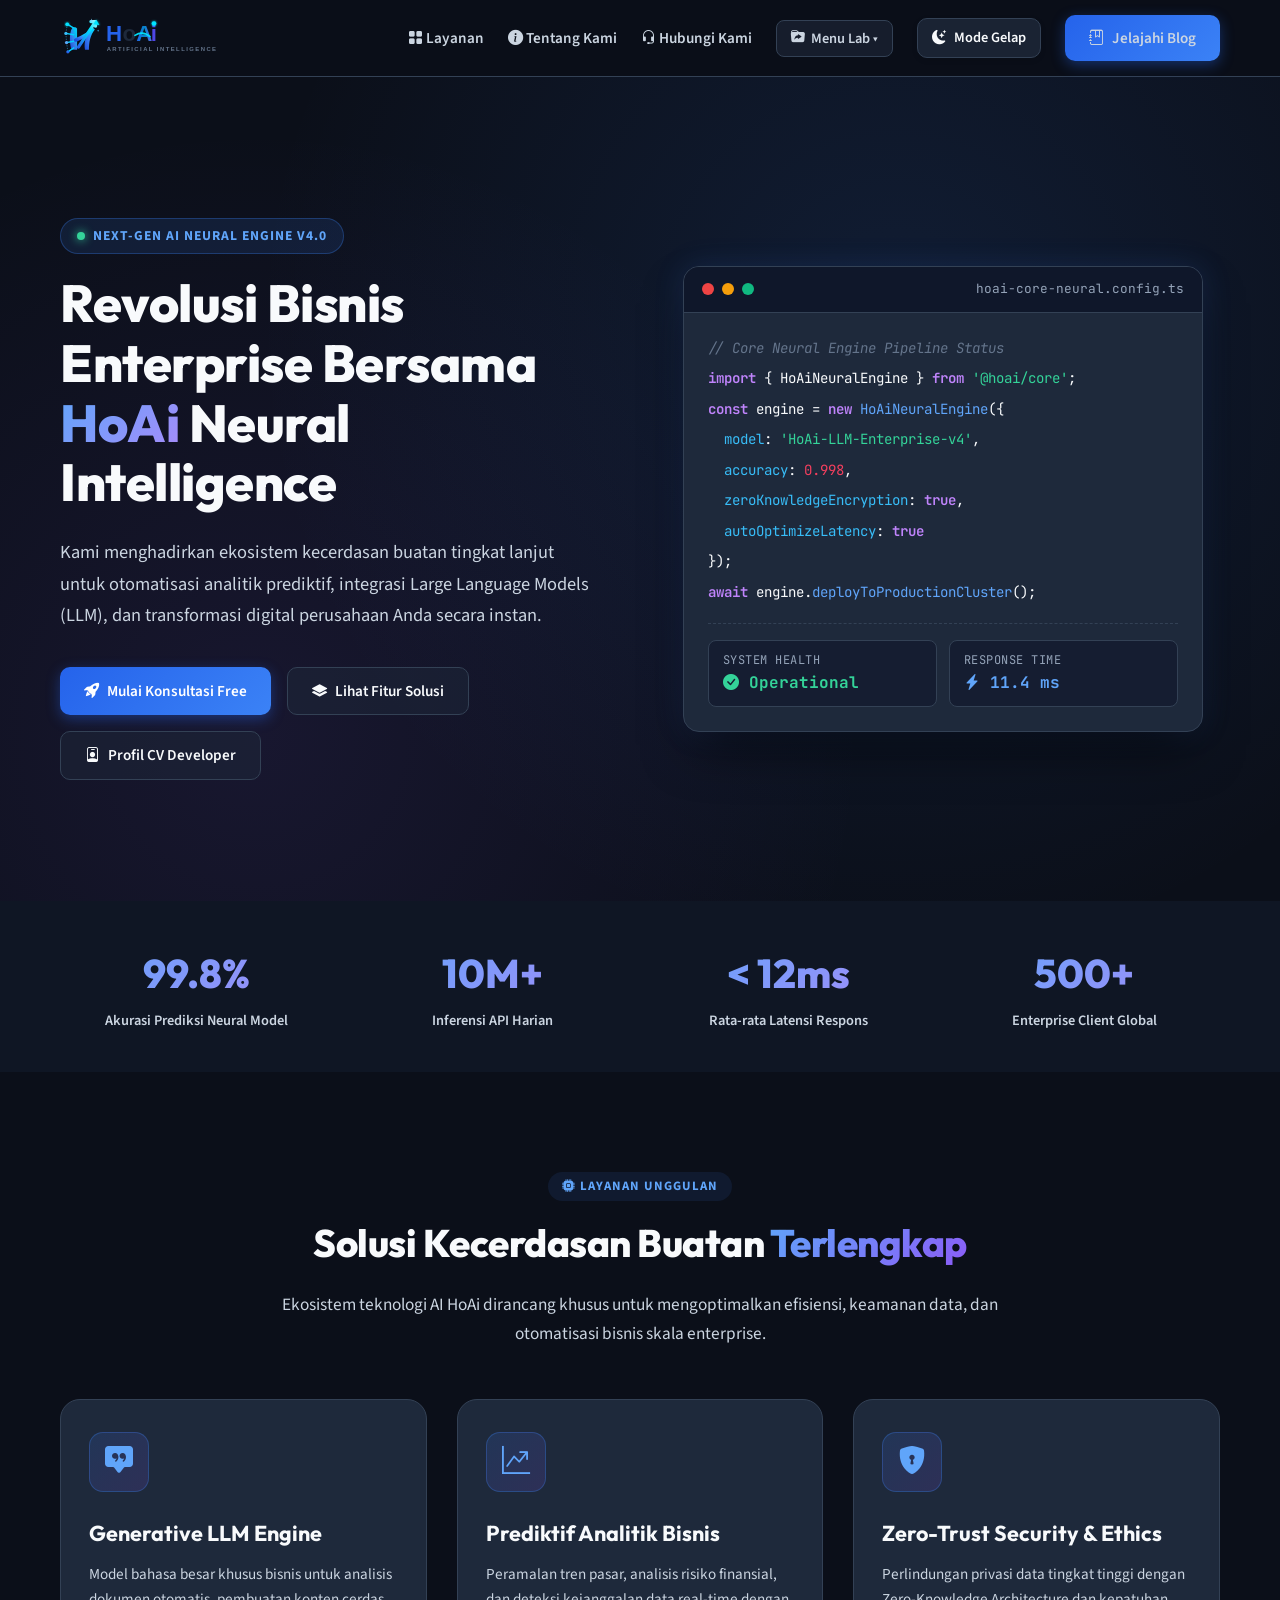
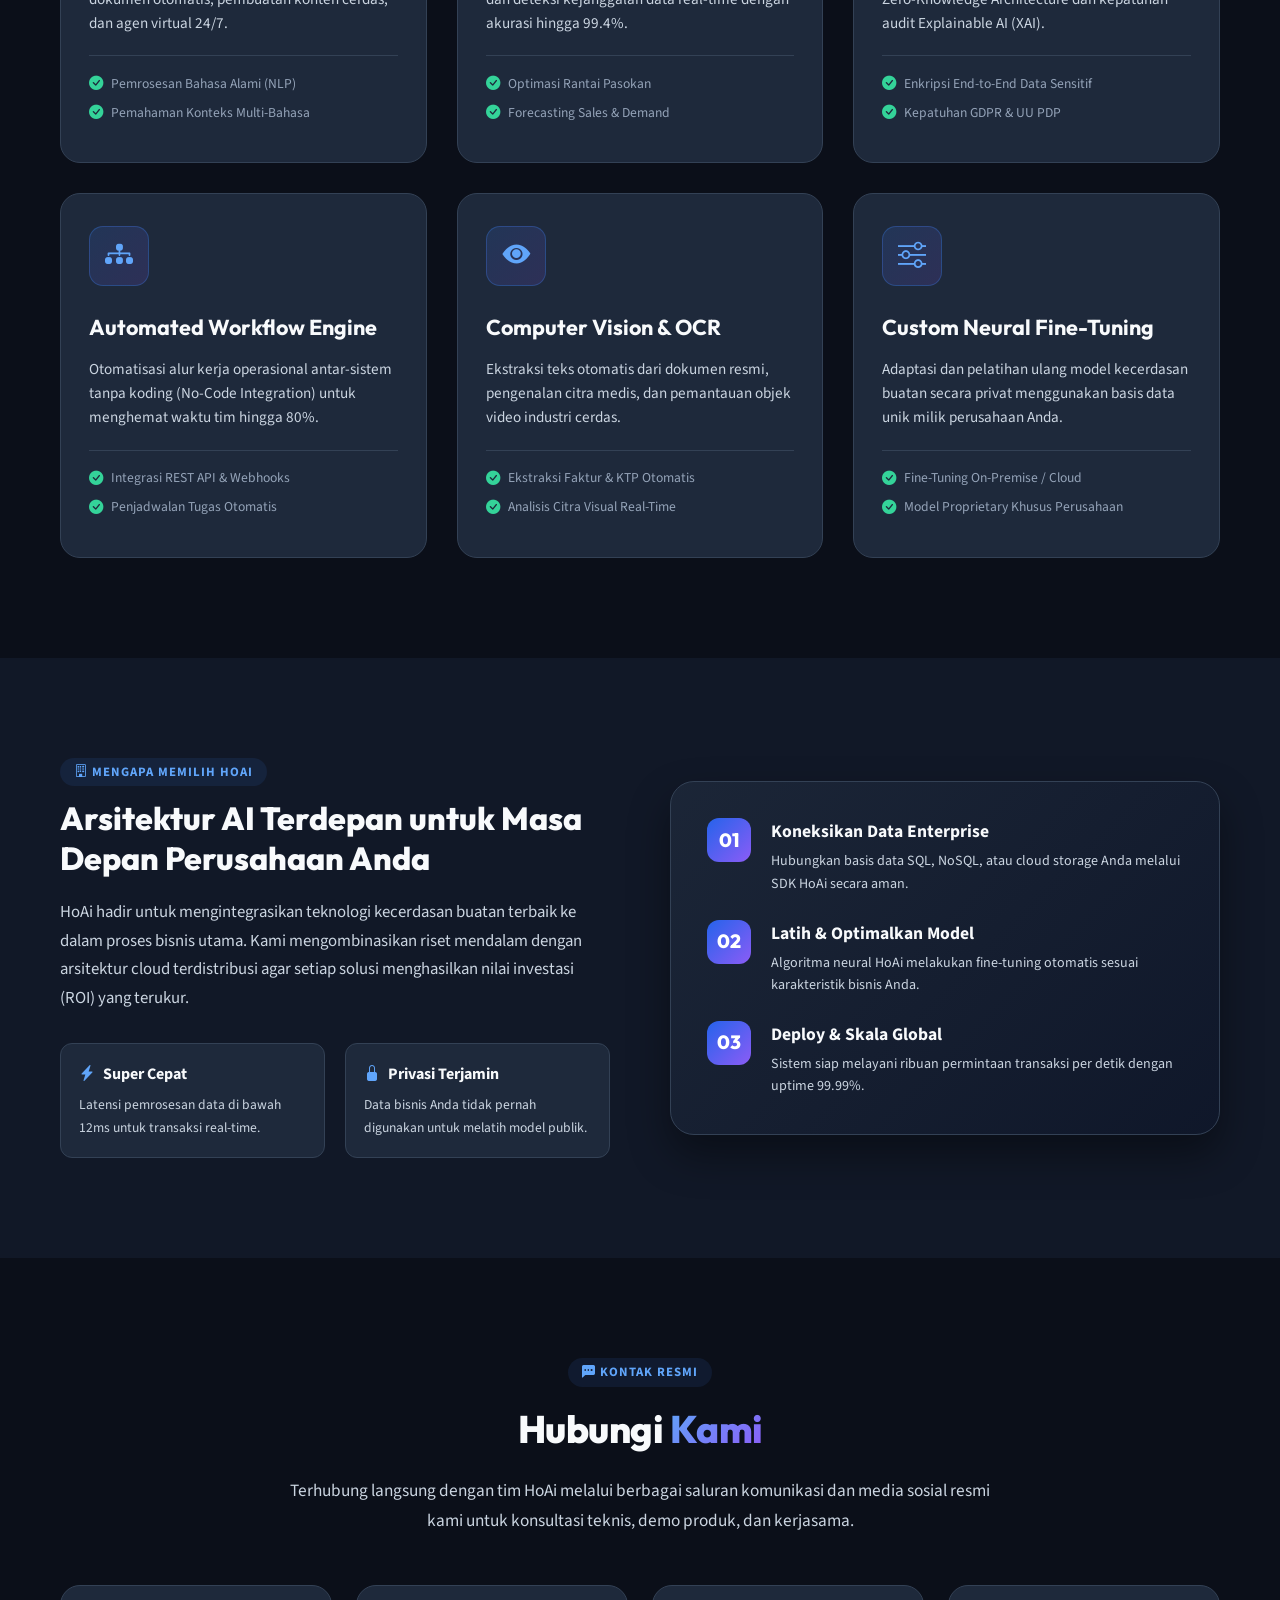
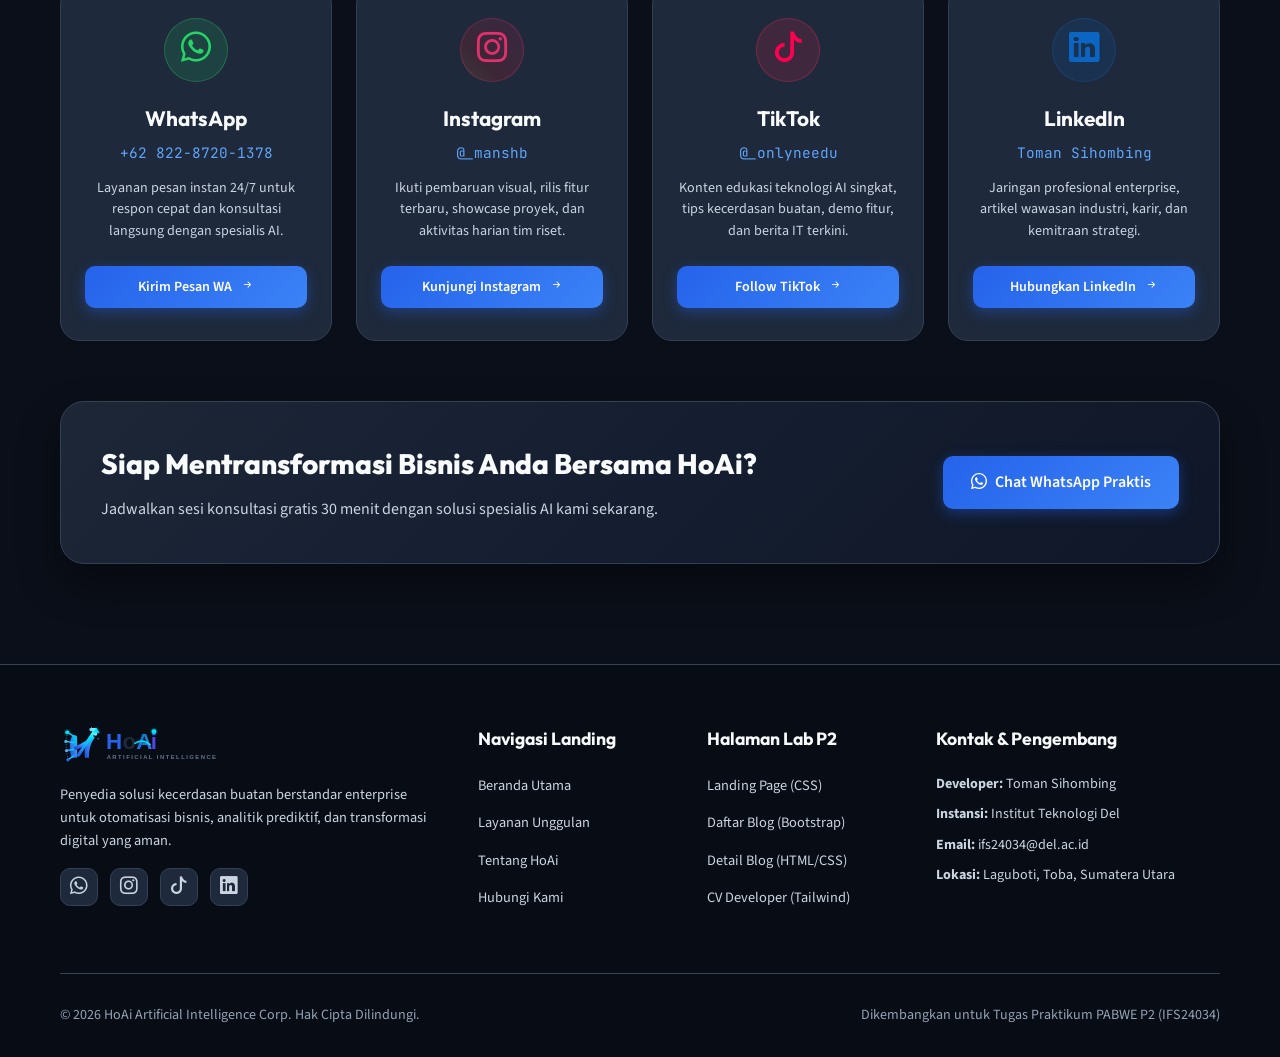
==== commit 00e4ffa7: "feat" ====
--- a/index.html
+++ b/index.html
@@ -15,11 +15,14 @@
 </head>
 <body>
 
+    <!-- Pure CSS Theme Switcher Checkbox -->
+    <input type="checkbox" id="theme-toggle" class="theme-toggle-input" aria-label="Toggle Mode Dark/Light">
+
     <!-- Header & Navigasi -->
     <header class="site-header">
         <div class="container navbar">
-            <a href="index.html" class="logo">
-                <i class="bi bi-cpu-fill text-primary me-1"></i>Ho<span>Ai</span>.
+            <a href="index.html" class="logo-brand">
+                <img src="assets/image/logo.svg" alt="HoAi Artificial Intelligence" class="site-logo">
             </a>
             <nav class="nav-menu">
                 <a href="#fitur"><i class="bi bi-grid-fill me-1"></i> Layanan</a>
@@ -38,6 +41,14 @@
                     </div>
                 </div>
                 
+                <!-- Toggle Mode Gelap / Terang (Pure HTML + CSS) -->
+                <label for="theme-toggle" class="theme-toggle-btn" role="button" tabindex="0" title="Beralih Mode Gelap/Terang">
+                    <i class="bi bi-moon-stars-fill icon-dark text-info"></i>
+                    <i class="bi bi-sun-fill icon-light text-warning"></i>
+                    <span class="theme-toggle-label label-dark">Mode Gelap</span>
+                    <span class="theme-toggle-label label-light">Mode Terang</span>
+                </label>
+
                 <a href="blog.html" class="btn btn-primary"><i class="bi bi-journal-bookmark me-1"></i> Jelajahi Blog</a>
             </nav>
         </div>
@@ -274,12 +285,12 @@
 
             <div class="contact-grid">
                 <!-- WhatsApp -->
-                <a href="https://wa.me/6281234567890" target="_blank" rel="noopener noreferrer" class="contact-card">
+                <a href="https://wa.me/6282287201378" target="_blank" rel="noopener noreferrer" class="contact-card">
                     <div class="contact-icon icon-whatsapp">
                         <i class="bi bi-whatsapp"></i>
                     </div>
                     <h3>WhatsApp</h3>
-                    <div class="contact-handle">+62 812-3456-7890</div>
+                    <div class="contact-handle">+62 822-8720-1378</div>
                     <p>Layanan pesan instan 24/7 untuk respon cepat dan konsultasi langsung dengan spesialis AI.</p>
                     <span class="btn btn-primary contact-btn">Kirim Pesan WA <i class="bi bi-arrow-right-short"></i></span>
                 </a>
@@ -296,23 +307,23 @@
                 </a>
 
                 <!-- TikTok -->
-                <a href="https://tiktok.com/@hoai.ai" target="_blank" rel="noopener noreferrer" class="contact-card">
+                <a href="https://tiktok.com/@_onlyneedu" target="_blank" rel="noopener noreferrer" class="contact-card">
                     <div class="contact-icon icon-tiktok">
                         <i class="bi bi-tiktok"></i>
                     </div>
                     <h3>TikTok</h3>
-                    <div class="contact-handle">@hoai.ai</div>
+                    <div class="contact-handle">@_onlyneedu</div>
                     <p>Konten edukasi teknologi AI singkat, tips kecerdasan buatan, demo fitur, dan berita IT terkini.</p>
                     <span class="btn btn-primary contact-btn">Follow TikTok <i class="bi bi-arrow-right-short"></i></span>
                 </a>
 
                 <!-- LinkedIn -->
-                <a href="https://linkedin.com/in/hoai-official" target="_blank" rel="noopener noreferrer" class="contact-card">
+                <a href="https://linkedin.com/in/toman-sihombing" target="_blank" rel="noopener noreferrer" class="contact-card">
                     <div class="contact-icon icon-linkedin">
                         <i class="bi bi-linkedin"></i>
                     </div>
                     <h3>LinkedIn</h3>
-                    <div class="contact-handle">hoai-official</div>
+                    <div class="contact-handle">Toman Sihombing</div>
                     <p>Jaringan profesional enterprise, artikel wawasan industri, karir, dan kemitraan strategi.</p>
                     <span class="btn btn-primary contact-btn">Hubungkan LinkedIn <i class="bi bi-arrow-right-short"></i></span>
                 </a>
@@ -324,7 +335,7 @@
                     <h3>Siap Mentransformasi Bisnis Anda Bersama HoAi?</h3>
                     <p>Jadwalkan sesi konsultasi gratis 30 menit dengan solusi spesialis AI kami sekarang.</p>
                 </div>
-                <a href="https://wa.me/6281234567890" target="_blank" class="btn btn-primary" style="padding: 14px 28px; font-size: 1rem;">
+                <a href="https://wa.me/6282287201378" target="_blank" class="btn btn-primary" style="padding: 14px 28px; font-size: 1rem;">
                     <i class="bi bi-whatsapp"></i> Chat WhatsApp Praktis
                 </a>
             </div>
@@ -336,15 +347,15 @@
         <div class="container">
             <div class="footer-grid">
                 <div class="footer-col">
-                    <a href="index.html" class="logo" style="margin-bottom: 16px;">
-                        <i class="bi bi-cpu-fill text-primary me-1"></i>Ho<span>Ai</span>.
+                    <a href="index.html" class="logo-brand" style="display: inline-block; margin-bottom: 16px;">
+                        <img src="assets/image/logo.svg" alt="HoAi Artificial Intelligence" class="site-logo">
                     </a>
                     <p>Penyedia solusi kecerdasan buatan berstandar enterprise untuk otomatisasi bisnis, analitik prediktif, dan transformasi digital yang aman.</p>
                     <div class="footer-socials">
                         <a href="https://wa.me/6282287201378" target="_blank" class="footer-social-btn"><i class="bi bi-whatsapp"></i></a>
                         <a href="https://instagram.com/_manshb" target="_blank" class="footer-social-btn"><i class="bi bi-instagram"></i></a>
-                        <a href="https://tiktok.com/@hoai.ai" target="_blank" class="footer-social-btn"><i class="bi bi-tiktok"></i></a>
-                        <a href="https://linkedin.com/in/hoai-official" target="_blank" class="footer-social-btn"><i class="bi bi-linkedin"></i></a>
+                        <a href="https://tiktok.com/@_onlyneedu" target="_blank" class="footer-social-btn"><i class="bi bi-tiktok"></i></a>
+                        <a href="https://linkedin.com/in/toman-sihombing" target="_blank" class="footer-social-btn"><i class="bi bi-linkedin"></i></a>
                     </div>
                 </div>
 
@@ -370,7 +381,7 @@
 
                 <div class="footer-col">
                     <h4>Kontak & Pengembang</h4>
-                    <p style="font-size: 0.88rem; margin-bottom: 8px;"><strong>Developer:</strong> IFS24034</p>
+                    <p style="font-size: 0.88rem; margin-bottom: 8px;"><strong>Developer:</strong> Toman Sihombing</p>
                     <p style="font-size: 0.88rem; margin-bottom: 8px;"><strong>Instansi:</strong> Institut Teknologi Del</p>
                     <p style="font-size: 0.88rem; margin-bottom: 8px;"><strong>Email:</strong> ifs24034@del.ac.id</p>
                     <p style="font-size: 0.88rem;"><strong>Lokasi:</strong> Laguboti, Toba, Sumatera Utara</p>
--- a/assets/css/style.css
+++ b/assets/css/style.css
@@ -1,4 +1,30 @@
-/* --- Reset & Variabel Global --- */
+/* --- Reset & Variabel Global (Pure HTML + CSS Theme Switching) --- */
+.theme-toggle-input {
+    position: fixed !important;
+    top: 0 !important;
+    left: 0 !important;
+    width: 0 !important;
+    height: 0 !important;
+    opacity: 0 !important;
+    pointer-events: none !important;
+    z-index: -9999 !important;
+}
+
+/* --- Multi-Article Pure CSS Switcher for blog-detail.html --- */
+.article-post {
+    display: none;
+}
+
+.article-post:first-child,
+.article-post:target {
+    display: block;
+}
+
+:root:has(.article-post:target) .article-post:not(:target) {
+    display: none !important;
+}
+
+/* Default Mode: Dark Mode */
 :root {
     --primary: #3b82f6;
     --primary-hover: #2563eb;
@@ -7,17 +33,58 @@
     --emerald: #10b981;
     --amber: #f59e0b;
     --bg-main: #0b0f19;
+    --bg-header: rgba(11, 15, 25, 0.88);
     --bg-section: #111827;
     --bg-card: #1e293b;
     --bg-card-hover: #24334a;
     --text-main: #f8fafc;
-    --text-light: #94a3b8;
-    --text-muted: #64748b;
+    --text-light: #cbd5e1;
+    --text-muted: #94a3b8;
     --border: #334155;
     --border-glow: rgba(59, 130, 246, 0.4);
     --font-heading: 'Outfit', sans-serif;
     --font-sans: 'Source Sans 3', sans-serif;
     --font-mono: 'JetBrains Mono', monospace;
+    --toggle-bg: rgba(30, 41, 59, 0.8);
+    --toggle-border: #334155;
+    --toggle-text: #f8fafc;
+    --footer-bg: #080c14;
+}
+
+/* Toggle Icon & Label Display (Dark Mode) */
+.icon-light, .label-light {
+    display: none !important;
+}
+.icon-dark, .label-dark {
+    display: inline-block !important;
+}
+
+/* Light Mode Variables when #theme-toggle is CHECKED */
+:root:has(#theme-toggle:checked) {
+    --bg-main: #f8fafc;
+    --bg-header: rgba(255, 255, 255, 0.92);
+    --bg-section: #f1f5f9;
+    --bg-card: #ffffff;
+    --bg-card-hover: #f1f5f9;
+    --text-main: #0f172a;
+    --text-light: #334155;
+    --text-muted: #64748b;
+    --border: #cbd5e1;
+    --border-glow: rgba(59, 130, 246, 0.3);
+    --toggle-bg: #ffffff;
+    --toggle-border: #cbd5e1;
+    --toggle-text: #0f172a;
+    --footer-bg: #e2e8f0;
+}
+
+/* Toggle Icon & Label Display (Light Mode) */
+:root:has(#theme-toggle:checked) .icon-dark,
+:root:has(#theme-toggle:checked) .label-dark {
+    display: none !important;
+}
+:root:has(#theme-toggle:checked) .icon-light,
+:root:has(#theme-toggle:checked) .label-light {
+    display: inline-block !important;
 }
 
 * {
@@ -36,6 +103,7 @@
     color: var(--text-main);
     line-height: 1.6;
     overflow-x: hidden;
+    transition: background-color 0.3s ease, color 0.3s ease;
 }
 
 .container {
@@ -45,15 +113,59 @@
     padding: 0 20px;
 }
 
+/* --- Logo Styling --- */
+.site-logo {
+    height: 42px;
+    width: auto;
+    object-fit: contain;
+    background: transparent;
+    padding: 0;
+    border-radius: 0;
+    box-shadow: none;
+    transition: transform 0.25s ease, filter 0.25s ease;
+    display: inline-block;
+    vertical-align: middle;
+}
+
+.site-logo:hover {
+    transform: translateY(-1px) scale(1.03);
+    filter: drop-shadow(0 4px 12px rgba(59, 130, 246, 0.45));
+}
+
+/* --- Theme Toggle Button --- */
+.theme-toggle-btn {
+    background-color: var(--toggle-bg);
+    border: 1px solid var(--toggle-border);
+    color: var(--toggle-text);
+    padding: 7px 14px;
+    border-radius: 10px;
+    font-family: var(--font-sans);
+    font-weight: 600;
+    font-size: 0.9rem;
+    cursor: pointer;
+    display: inline-flex;
+    align-items: center;
+    gap: 8px;
+    transition: all 0.25s ease;
+    box-shadow: 0 2px 6px rgba(0,0,0,0.08);
+}
+
+.theme-toggle-btn:hover {
+    border-color: var(--primary);
+    transform: translateY(-1px);
+    box-shadow: 0 4px 12px rgba(59, 130, 246, 0.25);
+}
+
 /* --- Header & Navigasi --- */
 .site-header {
-    background-color: rgba(11, 15, 25, 0.85);
+    background-color: var(--bg-header);
     backdrop-filter: blur(14px);
     -webkit-backdrop-filter: blur(14px);
     border-bottom: 1px solid var(--border);
     position: sticky;
     top: 0;
     z-index: 1000;
+    transition: background-color 0.3s ease, border-color 0.3s ease;
 }
 
 .navbar {
@@ -905,4 +1017,162 @@
         gap: 12px;
         text-align: center;
     }
+}
+
+/* --- Specific Light Mode Customization & UI Polish --- */
+[data-theme="light"] .floating-card {
+    background-color: #ffffff;
+    border-color: #e2e8f0;
+    box-shadow: 0 20px 40px -10px rgba(0, 0, 0, 0.08), 0 0 20px rgba(59, 130, 246, 0.1);
+}
+
+[data-theme="light"] .terminal-header {
+    background-color: #f1f5f9;
+    border-bottom-color: #e2e8f0;
+}
+
+[data-theme="light"] .terminal-title {
+    color: #475569;
+}
+
+[data-theme="light"] .stat-badge {
+    background-color: #f8fafc;
+    border-color: #e2e8f0;
+}
+
+[data-theme="light"] .stat-label {
+    color: #64748b;
+}
+
+/* --- Pure HTML + CSS Light Mode Component Overrides --- */
+
+:root:has(#theme-toggle:checked) body {
+    background-color: var(--bg-main) !important;
+    color: var(--text-main) !important;
+}
+
+/* Fix White Font in Light Mode across all components */
+:root:has(#theme-toggle:checked) .text-white:not(.btn-primary):not(.badge-primary):not(.no-theme-swap):not(.article-hero-banner *):not(.cv-header-banner *) {
+    color: var(--text-main) !important;
+}
+
+/* Dark Background Boxes & Cards -> Light Mode Card Styling */
+:root:has(#theme-toggle:checked) .bg-dark:not(.no-theme-swap):not(.article-hero-banner),
+:root:has(#theme-toggle:checked) .bg-slate-900:not(.no-theme-swap):not(.article-hero-banner),
+:root:has(#theme-toggle:checked) .bg-slate-800:not(.no-theme-swap):not(.article-hero-banner),
+:root:has(#theme-toggle:checked) .bg-slate-950:not(.no-theme-swap),
+:root:has(#theme-toggle:checked) .bg-slate-950\/80:not(.no-theme-swap),
+:root:has(#theme-toggle:checked) .bg-slate-900\/60:not(.no-theme-swap),
+:root:has(#theme-toggle:checked) .bg-slate-900\/50:not(.no-theme-swap),
+:root:has(#theme-toggle:checked) .bg-slate-800\/90:not(.no-theme-swap) {
+    background-color: var(--bg-card) !important;
+    color: var(--text-main) !important;
+    border-color: var(--border) !important;
+}
+
+/* Card Overrides */
+:root:has(#theme-toggle:checked) .card,
+:root:has(#theme-toggle:checked) .cv-main-card,
+:root:has(#theme-toggle:checked) .article-container,
+:root:has(#theme-toggle:checked) .related-card,
+:root:has(#theme-toggle:checked) .feature-card,
+:root:has(#theme-toggle:checked) .price-card,
+:root:has(#theme-toggle:checked) .stat-card,
+:root:has(#theme-toggle:checked) .consult-box,
+:root:has(#theme-toggle:checked) .about-visual {
+    background-color: var(--bg-card) !important;
+    color: var(--text-main) !important;
+    border-color: var(--border) !important;
+    box-shadow: 0 4px 20px rgba(0, 0, 0, 0.06) !important;
+}
+
+/* Text Colors in Light Mode */
+:root:has(#theme-toggle:checked) .text-slate-100,
+:root:has(#theme-toggle:checked) .text-slate-200,
+:root:has(#theme-toggle:checked) .text-slate-300,
+:root:has(#theme-toggle:checked) .text-gray-100,
+:root:has(#theme-toggle:checked) .text-gray-200,
+:root:has(#theme-toggle:checked) .text-gray-300,
+:root:has(#theme-toggle:checked) .hero-title,
+:root:has(#theme-toggle:checked) .section-title,
+:root:has(#theme-toggle:checked) .card-title,
+:root:has(#theme-toggle:checked) .article-title,
+:root:has(#theme-toggle:checked) .article-heading {
+    color: var(--text-main) !important;
+}
+
+:root:has(#theme-toggle:checked) .text-slate-400,
+:root:has(#theme-toggle:checked) .text-gray-400,
+:root:has(#theme-toggle:checked) .text-muted,
+:root:has(#theme-toggle:checked) .text-secondary,
+:root:has(#theme-toggle:checked) .hero-description,
+:root:has(#theme-toggle:checked) .section-description,
+:root:has(#theme-toggle:checked) .card-text,
+:root:has(#theme-toggle:checked) .article-body-text {
+    color: var(--text-muted) !important;
+}
+
+/* Navbars in Light Mode */
+:root:has(#theme-toggle:checked) .site-header,
+:root:has(#theme-toggle:checked) .navbar-dark,
+:root:has(#theme-toggle:checked) .bg-dark.navbar {
+    background-color: var(--bg-header) !important;
+    border-bottom: 1px solid var(--border) !important;
+    box-shadow: 0 4px 16px rgba(0, 0, 0, 0.05) !important;
+}
+
+:root:has(#theme-toggle:checked) .navbar-dark .nav-link,
+:root:has(#theme-toggle:checked) .site-header a,
+:root:has(#theme-toggle:checked) .nav-menu a {
+    color: var(--text-main) !important;
+}
+
+:root:has(#theme-toggle:checked) .nav-latihan-toggle,
+:root:has(#theme-toggle:checked) .nav-latihan-menu {
+    background-color: var(--bg-card) !important;
+    color: var(--text-main) !important;
+    border-color: var(--border) !important;
+}
+
+:root:has(#theme-toggle:checked) .nav-latihan-menu a {
+    color: var(--text-main) !important;
+    border-bottom-color: var(--border) !important;
+}
+
+/* Footers in Light Mode */
+:root:has(#theme-toggle:checked) .site-footer,
+:root:has(#theme-toggle:checked) footer.bg-dark {
+    background-color: var(--footer-bg) !important;
+    color: var(--text-main) !important;
+    border-top: 1px solid var(--border) !important;
+}
+
+:root:has(#theme-toggle:checked) .site-footer p,
+:root:has(#theme-toggle:checked) .site-footer a,
+:root:has(#theme-toggle:checked) .site-footer span,
+:root:has(#theme-toggle:checked) footer.bg-dark p,
+:root:has(#theme-toggle:checked) footer.bg-dark a {
+    color: var(--text-muted) !important;
+}
+
+:root:has(#theme-toggle:checked) .site-footer h4,
+:root:has(#theme-toggle:checked) .site-footer strong {
+    color: var(--text-main) !important;
+}
+
+/* CV Specific Overrides in Light Mode */
+:root:has(#theme-toggle:checked) .cv-top-bar {
+    background-color: #f1f5f9 !important;
+    border-bottom-color: #cbd5e1 !important;
+}
+
+:root:has(#theme-toggle:checked) .cv-box {
+    background-color: #f8fafc !important;
+    border-color: #e2e8f0 !important;
+}
+
+:root:has(#theme-toggle:checked) .cv-badge {
+    background-color: #e2e8f0 !important;
+    color: #0f172a !important;
+    border-color: #cbd5e1 !important;
 }
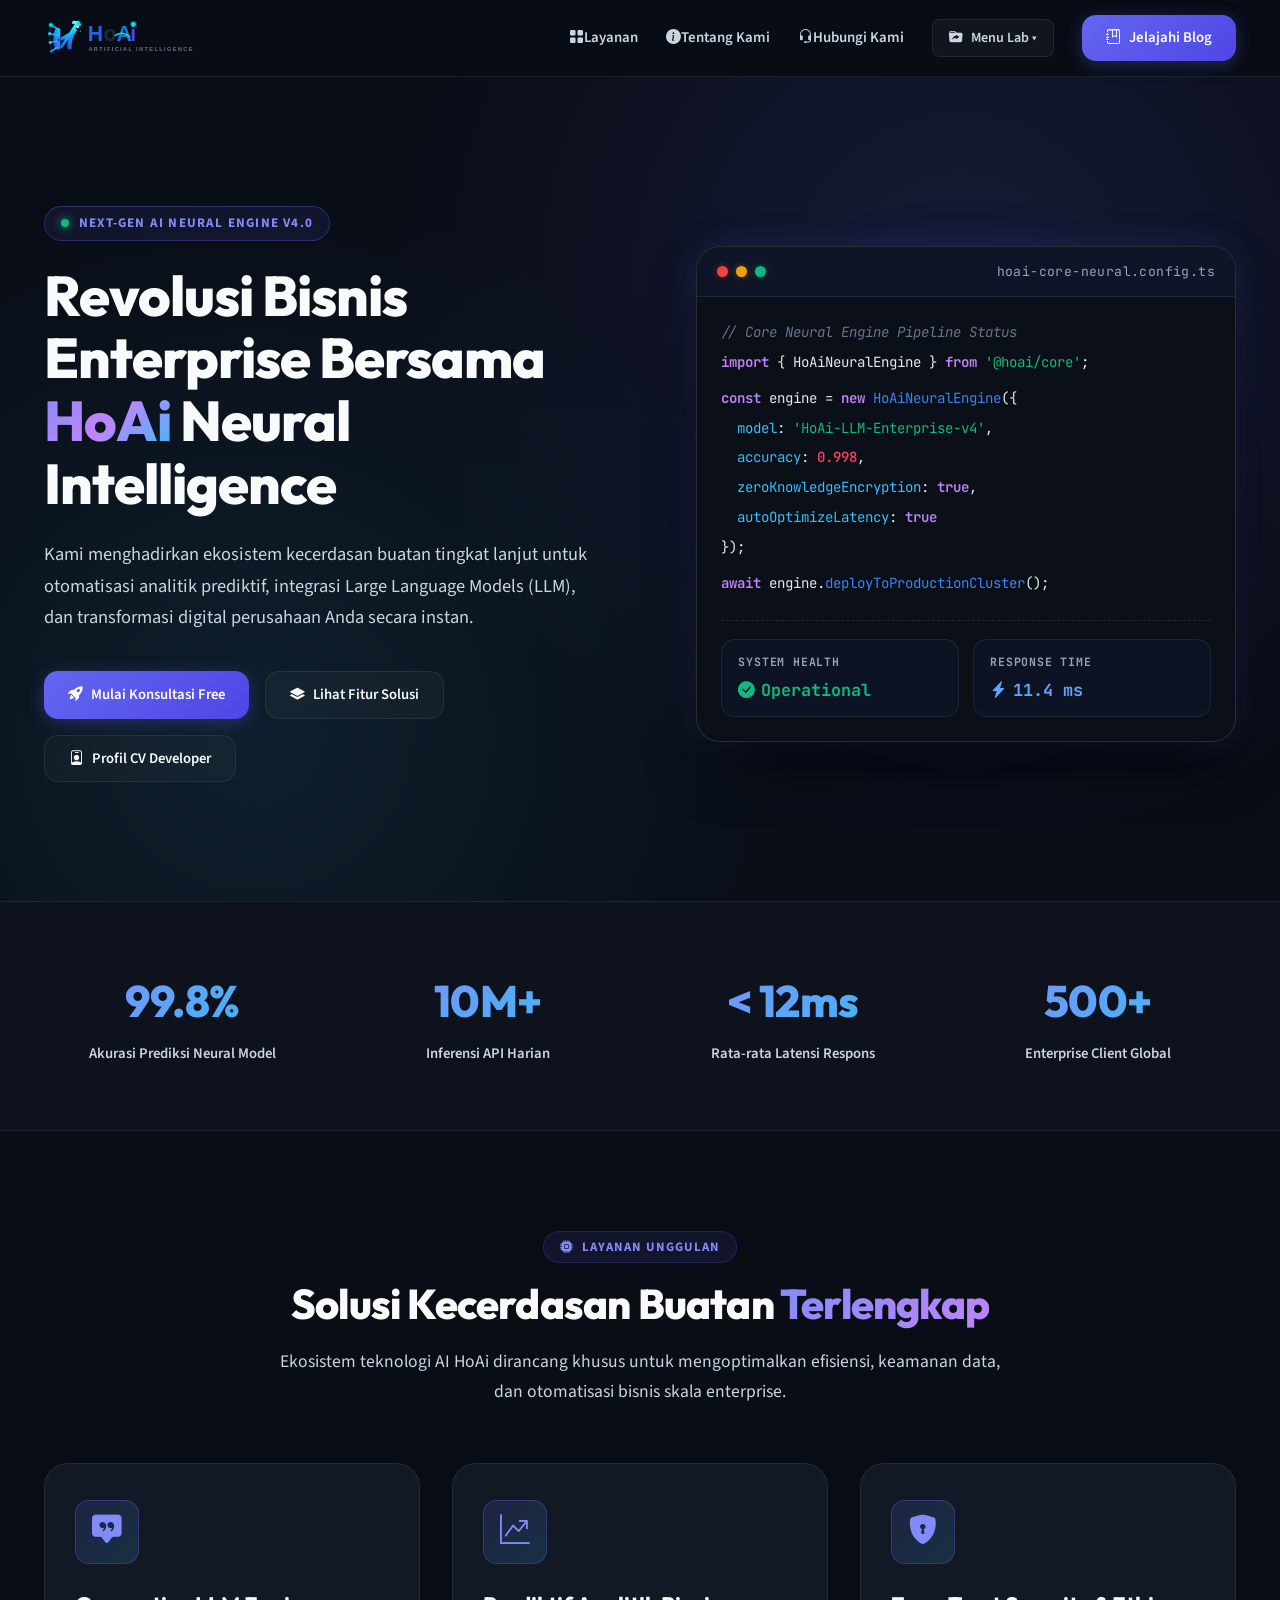
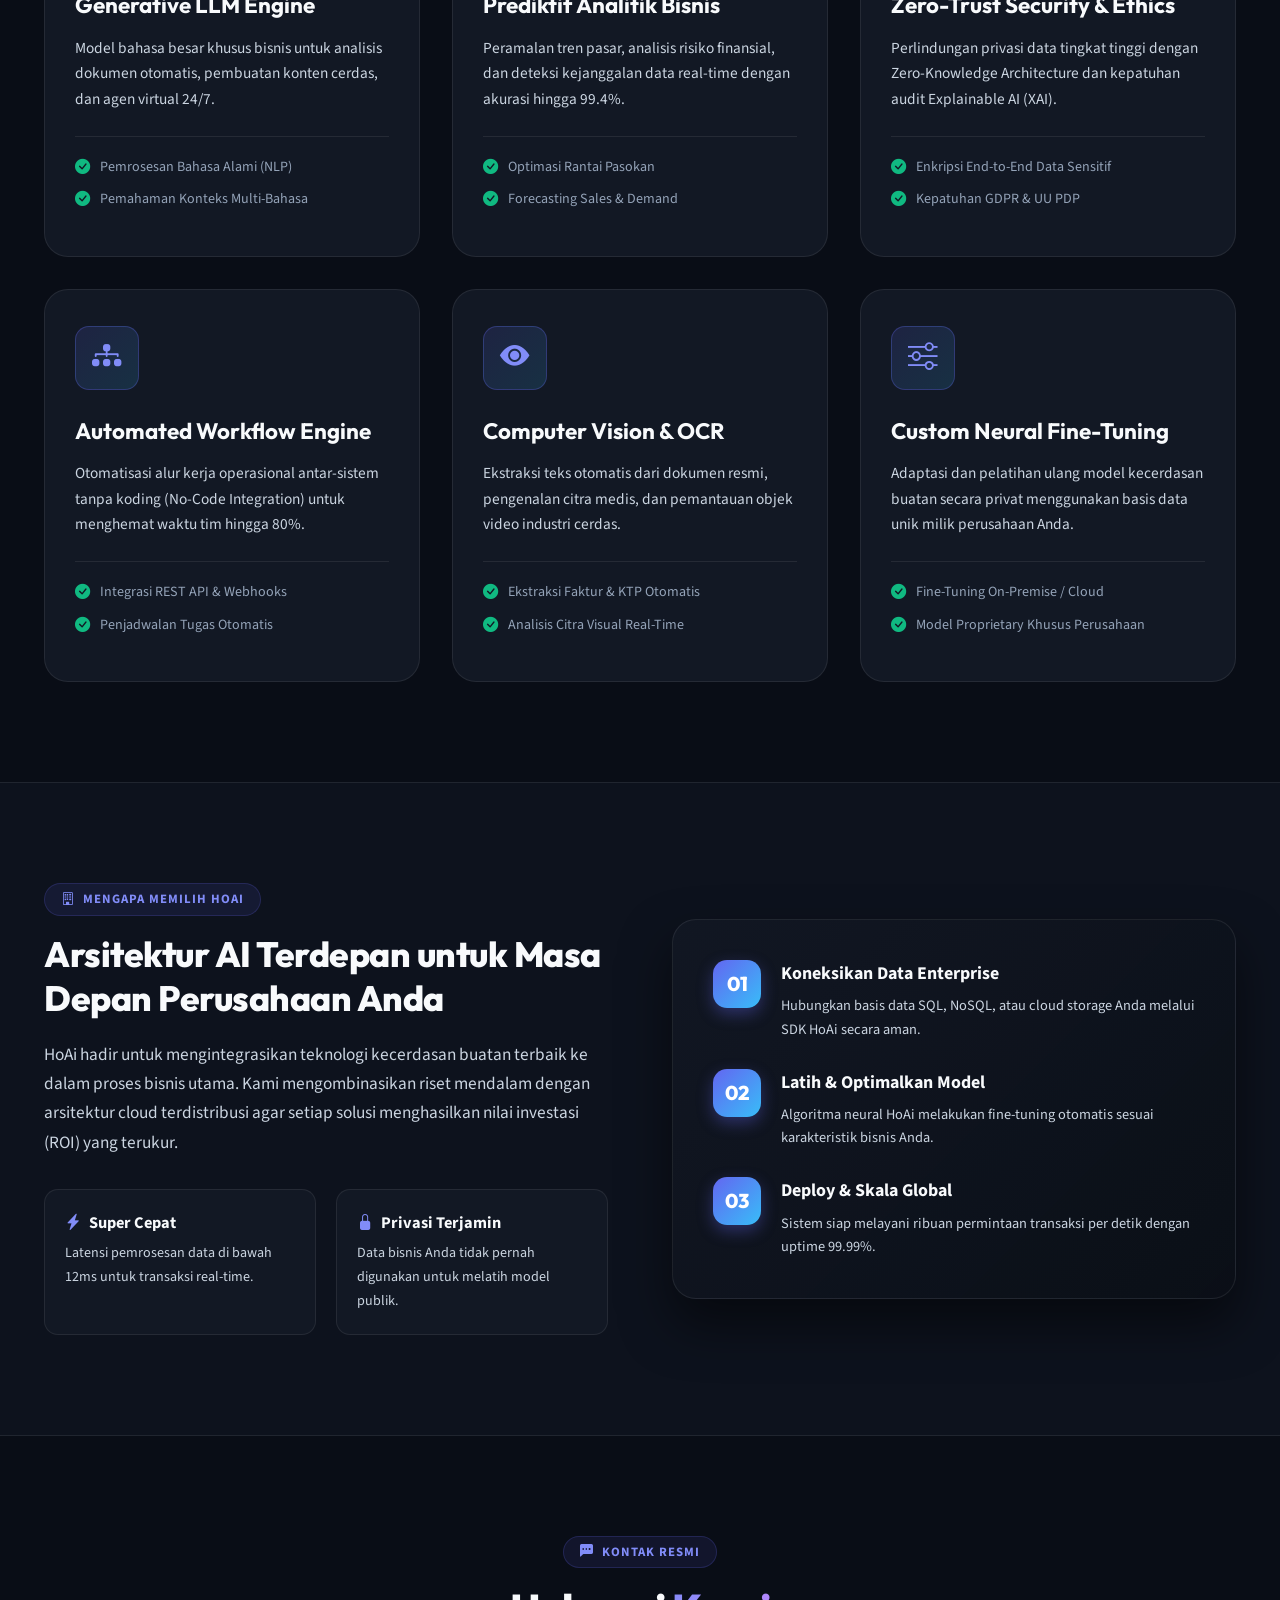
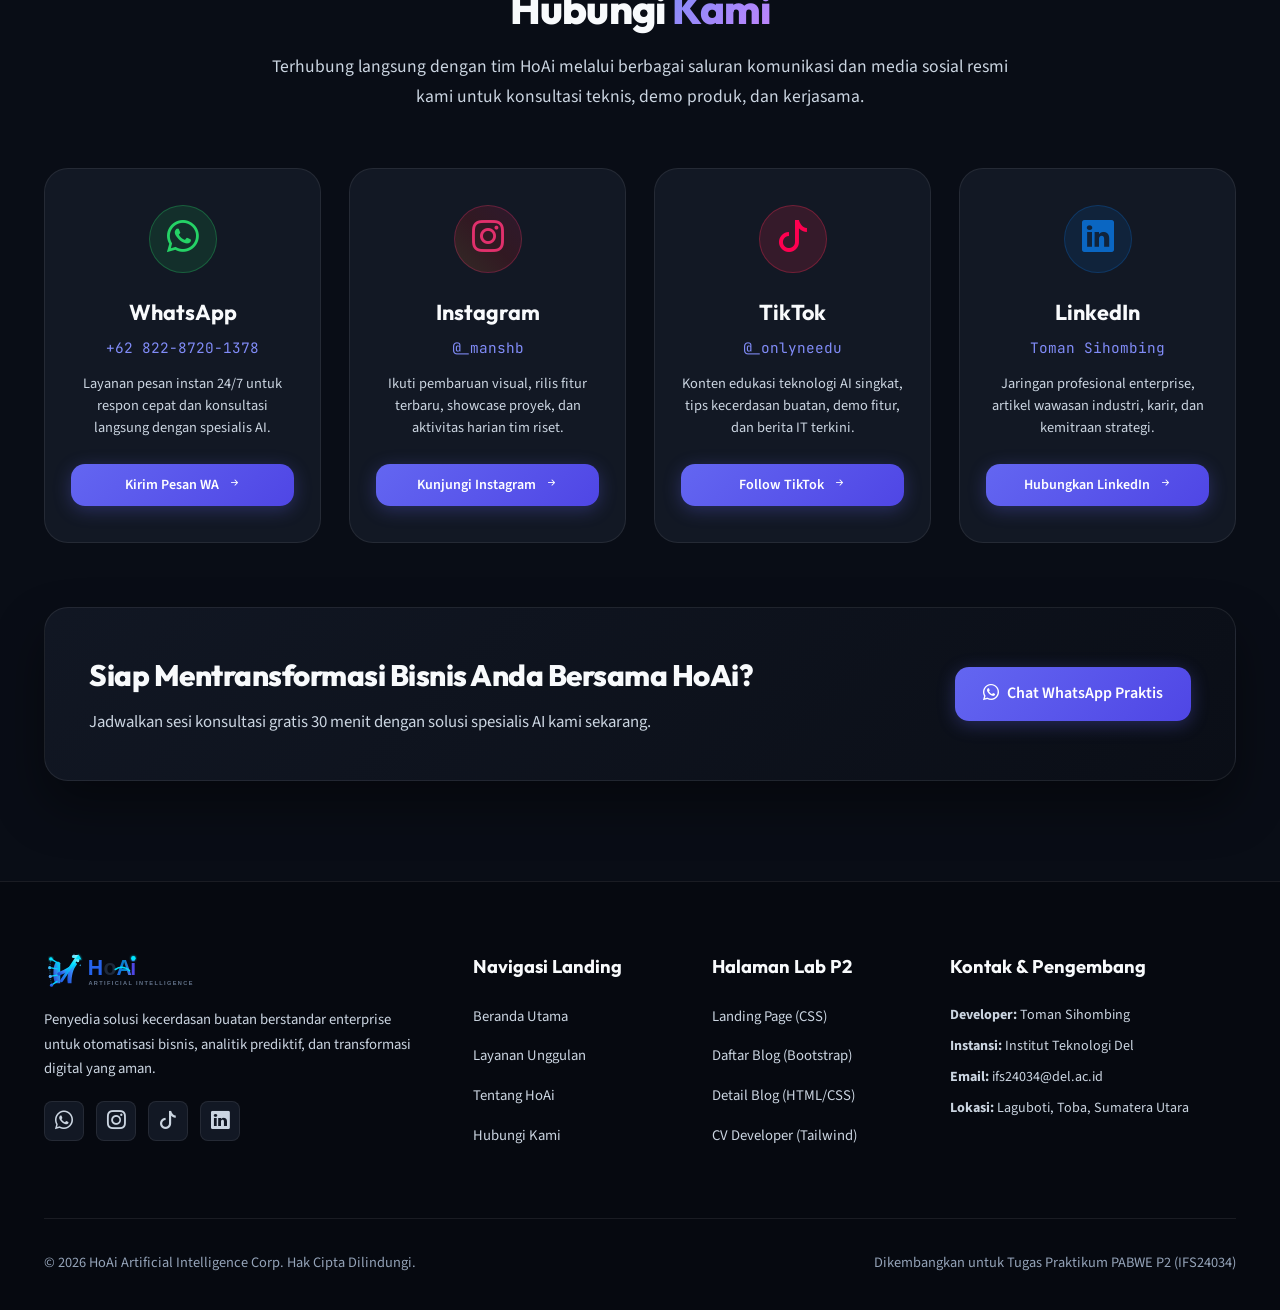
==== commit a1801fec: "fix" ====
--- a/index.html
+++ b/index.html
@@ -7,16 +7,13 @@
     <!-- Google Fonts -->
     <link rel="preconnect" href="https://fonts.googleapis.com">
     <link rel="preconnect" href="https://fonts.gstatic.com" crossorigin>
-    <link href="https://fonts.googleapis.com/css2?family=JetBrains+Mono:wght@400;600&family=Outfit:wght@600;700;800&family=Source+Sans+3:wght@400;600&display=swap" rel="stylesheet">
+    <link href="https://fonts.googleapis.com/css2?family=Inter:wght@400;500;600;700&family=JetBrains+Mono:ital,wght@0,400;0,600;1,400&family=Outfit:wght@600;700;800&family=Plus+Jakarta+Sans:wght@600;700;800&family=Source+Sans+3:wght@400;600&display=swap" rel="stylesheet">
     <!-- Bootstrap Icons -->
     <link rel="stylesheet" href="https://cdn.jsdelivr.net/npm/bootstrap-icons@1.11.3/font/bootstrap-icons.min.css">
     <!-- Custom CSS -->
     <link rel="stylesheet" href="assets/css/style.css">
 </head>
 <body>
-
-    <!-- Pure CSS Theme Switcher Checkbox -->
-    <input type="checkbox" id="theme-toggle" class="theme-toggle-input" aria-label="Toggle Mode Dark/Light">
 
     <!-- Header & Navigasi -->
     <header class="site-header">
@@ -40,14 +37,6 @@
                         <a href="cv.html"><i class="bi bi-person-vcard me-2"></i> CV Developer (Tailwind)</a>
                     </div>
                 </div>
-                
-                <!-- Toggle Mode Gelap / Terang (Pure HTML + CSS) -->
-                <label for="theme-toggle" class="theme-toggle-btn" role="button" tabindex="0" title="Beralih Mode Gelap/Terang">
-                    <i class="bi bi-moon-stars-fill icon-dark text-info"></i>
-                    <i class="bi bi-sun-fill icon-light text-warning"></i>
-                    <span class="theme-toggle-label label-dark">Mode Gelap</span>
-                    <span class="theme-toggle-label label-light">Mode Terang</span>
-                </label>
 
                 <a href="blog.html" class="btn btn-primary"><i class="bi bi-journal-bookmark me-1"></i> Jelajahi Blog</a>
             </nav>
--- a/assets/css/style.css
+++ b/assets/css/style.css
@@ -1,14 +1,7 @@
-/* --- Reset & Variabel Global (Pure HTML + CSS Theme Switching) --- */
-.theme-toggle-input {
-    position: fixed !important;
-    top: 0 !important;
-    left: 0 !important;
-    width: 0 !important;
-    height: 0 !important;
-    opacity: 0 !important;
-    pointer-events: none !important;
-    z-index: -9999 !important;
-}
+/* ==========================================================================
+   HoAi Artificial Intelligence - High-End Minimalist Modern Theme
+   External CSS Stylesheet (Praktikum PABWE P2)
+   ========================================================================== */
 
 /* --- Multi-Article Pure CSS Switcher for blog-detail.html --- */
 .article-post {
@@ -24,69 +17,66 @@
     display: none !important;
 }
 
-/* Default Mode: Dark Mode */
+/* --- Core Color System: Neo-Minimalist Enterprise Dark & Light --- */
 :root {
-    --primary: #3b82f6;
-    --primary-hover: #2563eb;
-    --primary-glow: rgba(59, 130, 246, 0.35);
-    --secondary: #8b5cf6;
-    --emerald: #10b981;
-    --amber: #f59e0b;
-    --bg-main: #0b0f19;
-    --bg-header: rgba(11, 15, 25, 0.88);
-    --bg-section: #111827;
-    --bg-card: #1e293b;
-    --bg-card-hover: #24334a;
+    --primary: #6366f1;
+    --primary-hover: #4f46e5;
+    --primary-light: #818cf8;
+    --primary-glow: rgba(99, 102, 241, 0.3);
+    
+    --accent-blue: #3b82f6;
+    --accent-cyan: #38bdf8;
+    --accent-emerald: #10b981;
+    --accent-purple: #c084fc;
+    --accent-rose: #f43f5e;
+    --accent-amber: #f59e0b;
+
+    --bg-main: #090d16;
+    --bg-header: rgba(9, 13, 22, 0.85);
+    --bg-section: #0d121d;
+    --bg-card: #121824;
+    --bg-card-hover: #172030;
+    --bg-terminal: #0b0f17;
+    
     --text-main: #f8fafc;
     --text-light: #cbd5e1;
     --text-muted: #94a3b8;
-    --border: #334155;
-    --border-glow: rgba(59, 130, 246, 0.4);
-    --font-heading: 'Outfit', sans-serif;
-    --font-sans: 'Source Sans 3', sans-serif;
-    --font-mono: 'JetBrains Mono', monospace;
-    --toggle-bg: rgba(30, 41, 59, 0.8);
-    --toggle-border: #334155;
-    --toggle-text: #f8fafc;
-    --footer-bg: #080c14;
-}
-
-/* Toggle Icon & Label Display (Dark Mode) */
-.icon-light, .label-light {
-    display: none !important;
-}
-.icon-dark, .label-dark {
-    display: inline-block !important;
-}
-
-/* Light Mode Variables when #theme-toggle is CHECKED */
-:root:has(#theme-toggle:checked) {
+    --text-dim: #64748b;
+    
+    --border: rgba(255, 255, 255, 0.08);
+    --border-hover: rgba(99, 102, 241, 0.4);
+    --border-glow: rgba(56, 189, 248, 0.35);
+    
+    --font-heading: 'Outfit', 'Plus Jakarta Sans', sans-serif;
+    --font-sans: 'Source Sans 3', 'Inter', system-ui, -apple-system, sans-serif;
+    --font-mono: 'JetBrains Mono', 'Fira Code', monospace;
+    
+    --footer-bg: #060910;
+    --radius-sm: 8px;
+    --radius-md: 14px;
+    --radius-lg: 20px;
+    --radius-xl: 24px;
+}
+
+[data-theme="light"] {
     --bg-main: #f8fafc;
-    --bg-header: rgba(255, 255, 255, 0.92);
+    --bg-header: rgba(248, 250, 252, 0.88);
     --bg-section: #f1f5f9;
     --bg-card: #ffffff;
-    --bg-card-hover: #f1f5f9;
+    --bg-card-hover: #f8fafc;
+    --bg-terminal: #0f172a;
+    
     --text-main: #0f172a;
     --text-light: #334155;
     --text-muted: #64748b;
-    --border: #cbd5e1;
-    --border-glow: rgba(59, 130, 246, 0.3);
-    --toggle-bg: #ffffff;
-    --toggle-border: #cbd5e1;
-    --toggle-text: #0f172a;
-    --footer-bg: #e2e8f0;
-}
-
-/* Toggle Icon & Label Display (Light Mode) */
-:root:has(#theme-toggle:checked) .icon-dark,
-:root:has(#theme-toggle:checked) .label-dark {
-    display: none !important;
-}
-:root:has(#theme-toggle:checked) .icon-light,
-:root:has(#theme-toggle:checked) .label-light {
-    display: inline-block !important;
-}
-
+    --text-dim: #94a3b8;
+    
+    --border: #e2e8f0;
+    --border-hover: rgba(99, 102, 241, 0.5);
+    --footer-bg: #0f172a;
+}
+
+/* --- Global Reset & Essentials --- */
 * {
     margin: 0;
     padding: 0;
@@ -95,6 +85,7 @@
 
 html {
     scroll-behavior: smooth;
+    font-size: 16px;
 }
 
 body {
@@ -104,68 +95,42 @@
     line-height: 1.6;
     overflow-x: hidden;
     transition: background-color 0.3s ease, color 0.3s ease;
+    -webkit-font-smoothing: antialiased;
+    -moz-osx-font-smoothing: grayscale;
 }
 
 .container {
     width: 100%;
-    max-width: 1200px;
+    max-width: 1240px;
     margin: 0 auto;
-    padding: 0 20px;
-}
-
-/* --- Logo Styling --- */
+    padding: 0 24px;
+}
+
+/* --- Brand Logo Styling --- */
 .site-logo {
-    height: 42px;
+    height: 40px;
     width: auto;
     object-fit: contain;
-    background: transparent;
-    padding: 0;
-    border-radius: 0;
-    box-shadow: none;
     transition: transform 0.25s ease, filter 0.25s ease;
     display: inline-block;
     vertical-align: middle;
 }
 
 .site-logo:hover {
-    transform: translateY(-1px) scale(1.03);
-    filter: drop-shadow(0 4px 12px rgba(59, 130, 246, 0.45));
-}
-
-/* --- Theme Toggle Button --- */
-.theme-toggle-btn {
-    background-color: var(--toggle-bg);
-    border: 1px solid var(--toggle-border);
-    color: var(--toggle-text);
-    padding: 7px 14px;
-    border-radius: 10px;
-    font-family: var(--font-sans);
-    font-weight: 600;
-    font-size: 0.9rem;
-    cursor: pointer;
-    display: inline-flex;
-    align-items: center;
-    gap: 8px;
-    transition: all 0.25s ease;
-    box-shadow: 0 2px 6px rgba(0,0,0,0.08);
-}
-
-.theme-toggle-btn:hover {
-    border-color: var(--primary);
-    transform: translateY(-1px);
-    box-shadow: 0 4px 12px rgba(59, 130, 246, 0.25);
-}
-
-/* --- Header & Navigasi --- */
+    transform: translateY(-1px) scale(1.02);
+    filter: drop-shadow(0 4px 14px rgba(99, 102, 241, 0.45));
+}
+
+/* --- Header & Navigation Bar --- */
 .site-header {
     background-color: var(--bg-header);
-    backdrop-filter: blur(14px);
-    -webkit-backdrop-filter: blur(14px);
+    backdrop-filter: blur(16px);
+    -webkit-backdrop-filter: blur(16px);
     border-bottom: 1px solid var(--border);
     position: sticky;
     top: 0;
     z-index: 1000;
-    transition: background-color 0.3s ease, border-color 0.3s ease;
+    transition: all 0.3s ease;
 }
 
 .navbar {
@@ -175,68 +140,59 @@
     min-height: 76px;
 }
 
-.logo {
-    font-family: var(--font-heading);
-    font-size: 1.85rem;
-    font-weight: 800;
-    color: var(--text-main);
+.logo-brand {
+    display: flex;
+    align-items: center;
     text-decoration: none;
-    display: flex;
-    align-items: center;
-    gap: 4px;
-}
-
-.logo span {
-    background: linear-gradient(135deg, #60a5fa, #8b5cf6);
-    -webkit-background-clip: text;
-    -webkit-text-fill-color: transparent;
 }
 
 .nav-menu {
     display: flex;
     align-items: center;
-    gap: 24px;
+    gap: 28px;
 }
 
 .nav-menu a {
     color: var(--text-light);
     text-decoration: none;
     font-weight: 600;
-    font-size: 0.95rem;
+    font-size: 0.93rem;
     transition: all 0.2s ease;
+    display: flex;
+    align-items: center;
 }
 
 .nav-menu a:hover {
-    color: #60a5fa;
-}
-
-/* Dropdown Menu Lab / Halaman Lain di Header */
+    color: var(--primary-light);
+}
+
+/* Dropdown Menu Lab / Halaman Lain */
 .nav-latihan {
     position: relative;
     display: inline-block;
 }
 
 .nav-latihan-toggle {
-    background: rgba(30, 41, 59, 0.6);
+    background: rgba(255, 255, 255, 0.04);
     border: 1px solid var(--border);
     color: var(--text-light);
-    padding: 7px 14px;
-    border-radius: 8px;
+    padding: 8px 16px;
+    border-radius: var(--radius-sm);
     font-family: var(--font-sans);
     font-weight: 600;
-    font-size: 0.9rem;
+    font-size: 0.88rem;
     cursor: pointer;
-    transition: all 0.2s;
-    display: flex;
-    align-items: center;
-    gap: 6px;
+    transition: all 0.2s ease;
+    display: flex;
+    align-items: center;
+    gap: 8px;
 }
 
 .nav-latihan:hover .nav-latihan-toggle,
 .nav-latihan-toggle:hover {
-    border-color: var(--primary);
+    border-color: var(--primary-light);
     color: var(--text-main);
-    background: rgba(59, 130, 246, 0.1);
+    background: rgba(99, 102, 241, 0.12);
 }
 
 .nav-latihan-menu {
@@ -244,14 +200,21 @@
     position: absolute;
     right: 0;
     top: 100%;
-    margin-top: 8px;
+    margin-top: 10px;
     background-color: var(--bg-card);
-    min-width: 220px;
-    box-shadow: 0 20px 40px rgba(0,0,0,0.5);
+    min-width: 240px;
+    box-shadow: 0 20px 40px rgba(0, 0, 0, 0.6);
     border: 1px solid var(--border);
-    border-radius: 12px;
+    border-radius: var(--radius-md);
     overflow: hidden;
     z-index: 100;
+    backdrop-filter: blur(20px);
+    animation: fadeInDown 0.2s ease forwards;
+}
+
+@keyframes fadeInDown {
+    from { opacity: 0; transform: translateY(-8px); }
+    to { opacity: 1; transform: translateY(0); }
 }
 
 .nav-latihan:hover .nav-latihan-menu {
@@ -259,10 +222,13 @@
 }
 
 .nav-latihan-menu a {
-    display: block;
+    display: flex;
+    align-items: center;
     padding: 12px 18px;
     font-size: 0.88rem;
+    color: var(--text-light);
     border-bottom: 1px solid var(--border);
+    transition: all 0.2s ease;
 }
 
 .nav-latihan-menu a:last-child {
@@ -270,116 +236,123 @@
 }
 
 .nav-latihan-menu a:hover {
-    background-color: rgba(59, 130, 246, 0.12);
-    color: #60a5fa;
+    background-color: rgba(99, 102, 241, 0.12);
+    color: var(--primary-light);
+    padding-left: 22px;
 }
 
 .nav-latihan-menu a.is-active {
-    color: #60a5fa;
+    color: var(--primary-light);
     font-weight: 700;
-}
-
-/* --- Tombol Umum --- */
+    background-color: rgba(99, 102, 241, 0.08);
+}
+
+/* --- Buttons System --- */
 .btn {
     display: inline-flex;
     align-items: center;
     justify-content: center;
     gap: 8px;
     padding: 11px 24px;
-    border-radius: 10px;
+    border-radius: var(--radius-md);
     font-weight: 600;
-    font-size: 0.95rem;
+    font-size: 0.92rem;
     text-decoration: none;
-    transition: all 0.25s cubic-bezier(0.4, 0, 0.2, 1);
+    transition: all 0.25s cubic-bezier(0.16, 1, 0.3, 1);
     cursor: pointer;
     border: none;
+    outline: none;
 }
 
 .btn-primary {
-    background: linear-gradient(135deg, #2563eb, #3b82f6);
-    color: white;
-    box-shadow: 0 4px 14px rgba(37, 99, 235, 0.4);
+    background: linear-gradient(135deg, #6366f1 0%, #4f46e5 100%);
+    color: #ffffff !important;
+    box-shadow: 0 4px 18px var(--primary-glow);
+    position: relative;
+    overflow: hidden;
 }
 
 .btn-primary:hover {
-    background: linear-gradient(135deg, #1d4ed8, #2563eb);
+    background: linear-gradient(135deg, #4f46e5 0%, #4338ca 100%);
     transform: translateY(-2px);
-    box-shadow: 0 6px 20px rgba(37, 99, 235, 0.6);
+    box-shadow: 0 8px 24px rgba(99, 102, 241, 0.45);
 }
 
 .btn-outline {
-    background-color: rgba(30, 41, 59, 0.5);
+    background-color: rgba(255, 255, 255, 0.03);
     border: 1px solid var(--border);
     color: var(--text-main);
+    backdrop-filter: blur(8px);
 }
 
 .btn-outline:hover {
-    border-color: #60a5fa;
-    background-color: rgba(59, 130, 246, 0.1);
-    color: #60a5fa;
+    border-color: var(--primary-light);
+    background-color: rgba(99, 102, 241, 0.1);
+    color: var(--primary-light);
     transform: translateY(-2px);
 }
 
 /* --- Hero Section --- */
 .hero {
     position: relative;
-    padding: 100px 0 80px 0;
+    padding: 90px 0 80px 0;
     min-height: calc(100vh - 76px);
     display: flex;
     align-items: center;
-    background: radial-gradient(circle at 70% 30%, rgba(59, 130, 246, 0.12) 0%, transparent 60%),
-                radial-gradient(circle at 20% 80%, rgba(139, 92, 246, 0.1) 0%, transparent 50%);
+    background: 
+        radial-gradient(circle at 75% 25%, rgba(99, 102, 241, 0.15) 0%, transparent 50%),
+        radial-gradient(circle at 20% 80%, rgba(56, 189, 248, 0.1) 0%, transparent 45%);
 }
 
 .hero-content {
     display: grid;
-    grid-template-columns: 1fr 1fr;
-    gap: 50px;
+    grid-template-columns: 1.05fr 0.95fr;
+    gap: 56px;
     align-items: center;
 }
 
 .eyebrow {
     display: inline-flex;
     align-items: center;
-    gap: 8px;
+    gap: 10px;
     padding: 6px 16px;
-    background: rgba(59, 130, 246, 0.12);
-    border: 1px solid rgba(59, 130, 246, 0.3);
-    color: #60a5fa;
-    border-radius: 30px;
-    font-size: 0.85rem;
+    background: rgba(99, 102, 241, 0.1);
+    border: 1px solid rgba(99, 102, 241, 0.3);
+    color: var(--primary-light);
+    border-radius: 50px;
+    font-size: 0.82rem;
     font-weight: 700;
     text-transform: uppercase;
-    letter-spacing: 1px;
-    margin-bottom: 20px;
+    letter-spacing: 1.2px;
+    margin-bottom: 24px;
 }
 
 .pulse-dot {
     width: 8px;
     height: 8px;
-    background-color: #34d399;
+    background-color: var(--accent-emerald);
     border-radius: 50%;
-    box-shadow: 0 0 10px #34d399;
-    animation: pulse 2s infinite;
-}
-
-@keyframes pulse {
-    0% { transform: scale(0.95); box-shadow: 0 0 0 0 rgba(52, 211, 153, 0.7); }
-    70% { transform: scale(1); box-shadow: 0 0 0 10px rgba(52, 211, 153, 0); }
-    100% { transform: scale(0.95); box-shadow: 0 0 0 0 rgba(52, 211, 153, 0); }
+    box-shadow: 0 0 10px var(--accent-emerald);
+    animation: pulseGlow 2s infinite;
+}
+
+@keyframes pulseGlow {
+    0% { transform: scale(0.95); box-shadow: 0 0 0 0 rgba(16, 185, 129, 0.7); }
+    70% { transform: scale(1); box-shadow: 0 0 0 8px rgba(16, 185, 129, 0); }
+    100% { transform: scale(0.95); box-shadow: 0 0 0 0 rgba(16, 185, 129, 0); }
 }
 
 .hero-text h1 {
     font-family: var(--font-heading);
-    font-size: 3.25rem;
+    font-size: 3.5rem;
     font-weight: 800;
-    line-height: 1.15;
+    line-height: 1.12;
     margin-bottom: 24px;
-    letter-spacing: -0.5px;
+    letter-spacing: -1px;
 }
 
 .hero-text h1 span {
-    background: linear-gradient(135deg, #60a5fa 0%, #a78bfa 100%);
+    background: linear-gradient(135deg, #818cf8 0%, #c084fc 50%, #38bdf8 100%);
     -webkit-background-clip: text;
     -webkit-text-fill-color: transparent;
 }
@@ -387,9 +360,10 @@
 .hero-description {
     color: var(--text-light);
     font-size: 1.15rem;
-    margin-bottom: 36px;
-    max-width: 540px;
+    margin-bottom: 38px;
+    max-width: 560px;
     line-height: 1.7;
+    font-weight: 400;
 }
 
 .hero-buttons {
@@ -398,179 +372,231 @@
     gap: 16px;
 }
 
-/* --- Visual Elemen Kode & Live Terminal di Hero --- */
+/* --- Modern High-Precision Terminal Widget (Hero Visual) --- */
 .hero-visual {
     display: flex;
     justify-content: center;
     position: relative;
 }
 
+.hero-visual::before {
+    content: '';
+    position: absolute;
+    width: 100%;
+    height: 100%;
+    background: radial-gradient(circle, rgba(99, 102, 241, 0.2) 0%, transparent 70%);
+    filter: blur(40px);
+    z-index: 0;
+    top: 0;
+    left: 0;
+}
+
 .floating-card {
-    background-color: var(--bg-card);
-    border: 1px solid var(--border);
-    border-radius: 16px;
+    position: relative;
+    z-index: 1;
+    background-color: var(--bg-terminal);
+    border: 1px solid rgba(255, 255, 255, 0.12);
+    border-radius: var(--radius-xl);
     padding: 0;
     width: 100%;
-    max-width: 520px;
-    box-shadow: 0 25px 50px -12px rgba(0, 0, 0, 0.6), 0 0 30px rgba(59, 130, 246, 0.15);
+    max-width: 540px;
+    box-shadow: 
+        0 30px 60px -15px rgba(0, 0, 0, 0.7),
+        0 0 35px rgba(99, 102, 241, 0.18);
     overflow: hidden;
-    transition: transform 0.3s ease, border-color 0.3s ease;
+    transition: all 0.35s cubic-bezier(0.16, 1, 0.3, 1);
+    backdrop-filter: blur(20px);
 }
 
 .floating-card:hover {
-    border-color: var(--border-glow);
-    transform: translateY(-4px);
+    border-color: rgba(99, 102, 241, 0.45);
+    transform: translateY(-6px);
+    box-shadow: 
+        0 35px 70px -15px rgba(0, 0, 0, 0.8),
+        0 0 50px rgba(99, 102, 241, 0.28);
 }
 
 .terminal-header {
-    background-color: #0f172a;
-    padding: 12px 18px;
+    background-color: rgba(15, 23, 42, 0.8);
+    padding: 14px 20px;
     display: flex;
     align-items: center;
     justify-content: space-between;
-    border-bottom: 1px solid var(--border);
+    border-bottom: 1px solid rgba(255, 255, 255, 0.08);
 }
 
 .terminal-dots {
     display: flex;
     gap: 8px;
+    align-items: center;
 }
 
 .terminal-dots span {
-    width: 12px;
-    height: 12px;
+    width: 11px;
+    height: 11px;
     border-radius: 50%;
-}
-
-.dot-red { background-color: #ef4444; }
-.dot-yellow { background-color: #f59e0b; }
-.dot-green { background-color: #10b981; }
+    display: inline-block;
+}
+
+.dot-red { background-color: #ef4444; box-shadow: 0 0 6px rgba(239, 68, 68, 0.4); }
+.dot-yellow { background-color: #f59e0b; box-shadow: 0 0 6px rgba(245, 158, 11, 0.4); }
+.dot-green { background-color: #10b981; box-shadow: 0 0 6px rgba(16, 185, 129, 0.4); }
 
 .terminal-title {
     font-family: var(--font-mono);
-    font-size: 0.8rem;
+    font-size: 0.82rem;
     color: var(--text-muted);
+    letter-spacing: 0.4px;
 }
 
 .terminal-body {
     padding: 24px;
     font-family: var(--font-mono);
     font-size: 0.88rem;
+    line-height: 1.7;
+    color: #e2e8f0;
 }
 
 .code-line {
-    margin-bottom: 8px;
-    white-space: pre-wrap;
-    word-break: break-all;
-}
-
-.code-keyword { color: #c084fc; font-weight: 600; }
-.code-func { color: #60a5fa; }
-.code-prop { color: #38bdf8; }
-.code-num { color: #f43f5e; }
-.code-str { color: #34d399; }
-.code-comment { color: #64748b; font-style: italic; }
-
+    margin-bottom: 6px;
+    white-space: pre;
+    overflow-x: auto;
+}
+
+.code-keyword { color: var(--accent-purple); font-weight: 600; }
+.code-func { color: var(--accent-blue); }
+.code-prop { color: var(--accent-cyan); }
+.code-num { color: var(--accent-rose); font-weight: 600; }
+.code-str { color: var(--accent-emerald); }
+.code-comment { color: var(--text-dim); font-style: italic; }
+
+/* Stats Bar inside Terminal Card */
 .terminal-stats {
-    margin-top: 20px;
-    padding-top: 16px;
-    border-top: 1px dashed var(--border);
+    margin-top: 24px;
+    padding-top: 18px;
+    border-top: 1px dashed rgba(255, 255, 255, 0.1);
     display: grid;
     grid-template-columns: 1fr 1fr;
-    gap: 12px;
+    gap: 14px;
 }
 
 .stat-badge {
     background-color: rgba(15, 23, 42, 0.6);
-    padding: 10px 14px;
-    border-radius: 8px;
-    border: 1px solid var(--border);
+    padding: 12px 16px;
+    border-radius: var(--radius-md);
+    border: 1px solid rgba(255, 255, 255, 0.08);
+    transition: border-color 0.2s;
+}
+
+.stat-badge:hover {
+    border-color: rgba(99, 102, 241, 0.3);
 }
 
 .stat-label {
-    font-size: 0.75rem;
+    font-size: 0.72rem;
     color: var(--text-muted);
     text-transform: uppercase;
-    letter-spacing: 0.5px;
+    letter-spacing: 0.8px;
+    font-weight: 700;
+    margin-bottom: 4px;
 }
 
 .stat-value {
-    font-size: 1rem;
+    font-size: 1.05rem;
     font-weight: 700;
-    color: #34d399;
-}
-
-/* --- Section Counter Statistics --- */
+    color: var(--accent-emerald);
+    display: flex;
+    align-items: center;
+    gap: 6px;
+}
+
+/* --- Stats Counter Banner --- */
 .stats-section {
-    padding: 40px 0;
-    background-color: rgba(17, 24, 39, 0.8);
-    border-y: 1px solid var(--border);
+    padding: 48px 0;
+    background-color: var(--bg-section);
+    border-top: 1px solid var(--border);
+    border-bottom: 1px solid var(--border);
 }
 
 .stats-grid {
     display: grid;
     grid-template-columns: repeat(4, 1fr);
-    gap: 24px;
+    gap: 28px;
     text-align: center;
+}
+
+.stat-item {
+    padding: 16px;
+    border-radius: var(--radius-md);
+    transition: transform 0.2s ease;
+}
+
+.stat-item:hover {
+    transform: translateY(-3px);
 }
 
 .stat-number {
     font-family: var(--font-heading);
-    font-size: 2.5rem;
+    font-size: 2.75rem;
     font-weight: 800;
-    background: linear-gradient(135deg, #60a5fa, #a78bfa);
+    background: linear-gradient(135deg, #818cf8, #38bdf8);
     -webkit-background-clip: text;
     -webkit-text-fill-color: transparent;
-    margin-bottom: 4px;
+    margin-bottom: 6px;
+    letter-spacing: -0.5px;
 }
 
 .stat-desc {
     color: var(--text-light);
-    font-size: 0.9rem;
+    font-size: 0.92rem;
     font-weight: 600;
 }
 
-/* --- Section Header Umum --- */
+/* --- Shared Section Headers --- */
 .section-header {
     text-align: center;
-    max-width: 720px;
-    margin: 0 auto 50px auto;
+    max-width: 740px;
+    margin: 0 auto 56px auto;
 }
 
 .section-tag {
-    display: inline-block;
-    padding: 4px 14px;
-    background: rgba(59, 130, 246, 0.1);
-    color: #60a5fa;
-    border-radius: 20px;
+    display: inline-flex;
+    align-items: center;
+    gap: 8px;
+    padding: 5px 16px;
+    background: rgba(99, 102, 241, 0.1);
+    color: var(--primary-light);
+    border-radius: 30px;
     font-size: 0.8rem;
     font-weight: 700;
     text-transform: uppercase;
     letter-spacing: 1px;
-    margin-bottom: 12px;
+    margin-bottom: 16px;
+    border: 1px solid rgba(99, 102, 241, 0.2);
 }
 
 .section-header h2 {
     font-family: var(--font-heading);
-    font-size: 2.4rem;
+    font-size: 2.6rem;
     font-weight: 800;
-    margin-bottom: 16px;
-    letter-spacing: -0.5px;
+    margin-bottom: 18px;
+    letter-spacing: -0.8px;
+    line-height: 1.2;
 }
 
 .section-header h2 span {
-    background: linear-gradient(135deg, #60a5fa, #8b5cf6);
+    background: linear-gradient(135deg, #818cf8, #c084fc);
     -webkit-background-clip: text;
     -webkit-text-fill-color: transparent;
 }
 
 .section-header p {
     color: var(--text-light);
-    font-size: 1.08rem;
+    font-size: 1.1rem;
     line-height: 1.7;
 }
 
-/* --- Section Fitur & Layanan (#fitur) --- */
+/* --- Features Section (#fitur) --- */
 .features-section {
     padding: 100px 0;
     background-color: var(--bg-main);
@@ -578,45 +604,67 @@
 
 .features-grid {
     display: grid;
-    grid-template-columns: repeat(auto-fit, minmax(320px, 1fr));
-    gap: 30px;
+    grid-template-columns: repeat(auto-fit, minmax(330px, 1fr));
+    gap: 32px;
 }
 
 .feature-card {
     background-color: var(--bg-card);
     border: 1px solid var(--border);
-    border-radius: 20px;
-    padding: 32px 28px;
-    transition: all 0.3s ease;
+    border-radius: var(--radius-xl);
+    padding: 36px 30px;
+    transition: all 0.3s cubic-bezier(0.16, 1, 0.3, 1);
     display: flex;
     flex-direction: column;
     position: relative;
     overflow: hidden;
 }
 
+.feature-card::before {
+    content: '';
+    position: absolute;
+    top: 0;
+    left: 0;
+    width: 100%;
+    height: 3px;
+    background: linear-gradient(90deg, transparent, var(--primary), transparent);
+    opacity: 0;
+    transition: opacity 0.3s ease;
+}
+
 .feature-card:hover {
     transform: translateY(-8px);
-    border-color: var(--border-glow);
-    box-shadow: 0 20px 40px rgba(0, 0, 0, 0.4), 0 0 20px rgba(59, 130, 246, 0.15);
+    border-color: var(--border-hover);
+    box-shadow: 0 25px 50px rgba(0, 0, 0, 0.4), 0 0 25px rgba(99, 102, 241, 0.15);
+    background-color: var(--bg-card-hover);
+}
+
+.feature-card:hover::before {
+    opacity: 1;
 }
 
 .feature-icon-box {
-    width: 60px;
-    height: 60px;
-    border-radius: 14px;
+    width: 64px;
+    height: 64px;
+    border-radius: var(--radius-md);
     display: flex;
     align-items: center;
     justify-content: center;
-    font-size: 1.75rem;
+    font-size: 1.85rem;
     margin-bottom: 24px;
-    background: linear-gradient(135deg, rgba(59, 130, 246, 0.15), rgba(139, 92, 246, 0.15));
-    color: #60a5fa;
-    border: 1px solid rgba(59, 130, 246, 0.3);
+    background: linear-gradient(135deg, rgba(99, 102, 241, 0.15), rgba(56, 189, 248, 0.15));
+    color: var(--primary-light);
+    border: 1px solid rgba(99, 102, 241, 0.3);
+    transition: transform 0.3s ease;
+}
+
+.feature-card:hover .feature-icon-box {
+    transform: scale(1.08);
 }
 
 .feature-card h3 {
     font-family: var(--font-heading);
-    font-size: 1.35rem;
+    font-size: 1.4rem;
     font-weight: 700;
     margin-bottom: 12px;
     color: var(--text-main);
@@ -624,59 +672,61 @@
 
 .feature-card p {
     color: var(--text-light);
-    font-size: 0.95rem;
-    line-height: 1.6;
-    margin-bottom: 20px;
+    font-size: 0.96rem;
+    line-height: 1.65;
+    margin-bottom: 24px;
     flex-grow: 1;
 }
 
 .feature-list {
     list-style: none;
     margin-top: auto;
-    padding-top: 16px;
+    padding-top: 18px;
     border-top: 1px solid var(--border);
 }
 
 .feature-list li {
-    font-size: 0.85rem;
-    color: #94a3b8;
-    margin-bottom: 6px;
-    display: flex;
-    align-items: center;
-    gap: 8px;
+    font-size: 0.88rem;
+    color: var(--text-muted);
+    margin-bottom: 8px;
+    display: flex;
+    align-items: center;
+    gap: 10px;
 }
 
 .feature-list li i {
-    color: #34d399;
-    font-size: 0.9rem;
-}
-
-/* --- Section Tentang Kami (#tentang) --- */
+    color: var(--accent-emerald);
+    font-size: 0.95rem;
+}
+
+/* --- About Section (#tentang) --- */
 .about-section {
     padding: 100px 0;
     background-color: var(--bg-section);
-    border-y: 1px solid var(--border);
+    border-top: 1px solid var(--border);
+    border-bottom: 1px solid var(--border);
 }
 
 .about-grid {
     display: grid;
     grid-template-columns: 1fr 1fr;
-    gap: 60px;
+    gap: 64px;
     align-items: center;
 }
 
 .about-text h3 {
     font-family: var(--font-heading);
-    font-size: 2rem;
+    font-size: 2.2rem;
     font-weight: 800;
     margin-bottom: 20px;
     line-height: 1.25;
+    letter-spacing: -0.5px;
 }
 
 .about-text p {
     color: var(--text-light);
-    font-size: 1.05rem;
-    margin-bottom: 24px;
+    font-size: 1.08rem;
+    margin-bottom: 28px;
     line-height: 1.7;
 }
 
@@ -684,18 +734,18 @@
     display: grid;
     grid-template-columns: 1fr 1fr;
     gap: 20px;
-    margin-top: 30px;
+    margin-top: 32px;
 }
 
 .about-feature-item {
     background-color: var(--bg-card);
-    padding: 18px;
-    border-radius: 12px;
+    padding: 20px;
+    border-radius: var(--radius-md);
     border: 1px solid var(--border);
 }
 
 .about-feature-item h4 {
-    font-size: 1rem;
+    font-size: 1.02rem;
     font-weight: 700;
     color: var(--text-main);
     margin-bottom: 6px;
@@ -705,27 +755,27 @@
 }
 
 .about-feature-item h4 i {
-    color: #60a5fa;
+    color: var(--primary-light);
 }
 
 .about-feature-item p {
-    font-size: 0.85rem;
+    font-size: 0.88rem;
     color: var(--text-light);
     margin: 0;
 }
 
 .about-visual {
-    background: linear-gradient(135deg, rgba(30, 41, 59, 0.8), rgba(15, 23, 42, 0.9));
+    background: linear-gradient(135deg, rgba(18, 24, 36, 0.9), rgba(11, 15, 23, 0.95));
     border: 1px solid var(--border);
-    border-radius: 24px;
-    padding: 36px;
-    box-shadow: 0 20px 40px rgba(0,0,0,0.4);
+    border-radius: var(--radius-xl);
+    padding: 40px;
+    box-shadow: 0 25px 50px rgba(0, 0, 0, 0.5);
 }
 
 .step-card {
     display: flex;
     gap: 20px;
-    margin-bottom: 24px;
+    margin-bottom: 28px;
 }
 
 .step-card:last-child {
@@ -733,33 +783,34 @@
 }
 
 .step-number {
-    width: 44px;
-    height: 44px;
-    border-radius: 12px;
-    background: linear-gradient(135deg, #2563eb, #8b5cf6);
-    color: white;
+    width: 48px;
+    height: 48px;
+    border-radius: var(--radius-md);
+    background: linear-gradient(135deg, #6366f1, #38bdf8);
+    color: #ffffff;
     font-family: var(--font-heading);
     font-weight: 800;
     display: flex;
     align-items: center;
     justify-content: center;
-    font-size: 1.2rem;
+    font-size: 1.25rem;
     flex-shrink: 0;
+    box-shadow: 0 6px 16px rgba(99, 102, 241, 0.35);
 }
 
 .step-info h4 {
-    font-size: 1.1rem;
+    font-size: 1.12rem;
     font-weight: 700;
-    margin-bottom: 4px;
+    margin-bottom: 6px;
 }
 
 .step-info p {
-    font-size: 0.88rem;
+    font-size: 0.9rem;
     color: var(--text-light);
     margin: 0;
 }
 
-/* --- Section Hubungi Kami (#kontak) --- */
+/* --- Contact Section (#kontak) --- */
 .contact-section {
     padding: 100px 0;
     background-color: var(--bg-main);
@@ -768,40 +819,40 @@
 .contact-grid {
     display: grid;
     grid-template-columns: repeat(auto-fit, minmax(260px, 1fr));
-    gap: 24px;
-    margin-bottom: 60px;
+    gap: 28px;
+    margin-bottom: 64px;
 }
 
 .contact-card {
     background-color: var(--bg-card);
     border: 1px solid var(--border);
-    border-radius: 20px;
-    padding: 32px 24px;
+    border-radius: var(--radius-xl);
+    padding: 36px 26px;
     text-align: center;
-    transition: all 0.3s ease;
+    transition: all 0.3s cubic-bezier(0.16, 1, 0.3, 1);
     display: flex;
     flex-direction: column;
     align-items: center;
     text-decoration: none;
     color: var(--text-main);
-    position: relative;
 }
 
 .contact-card:hover {
     transform: translateY(-8px);
-    border-color: #60a5fa;
-    box-shadow: 0 20px 40px rgba(0, 0, 0, 0.5), 0 0 25px rgba(59, 130, 246, 0.2);
+    border-color: var(--primary-light);
+    box-shadow: 0 25px 50px rgba(0, 0, 0, 0.5), 0 0 30px rgba(99, 102, 241, 0.2);
+    background-color: var(--bg-card-hover);
 }
 
 .contact-icon {
-    width: 64px;
-    height: 64px;
+    width: 68px;
+    height: 68px;
     border-radius: 50%;
     display: flex;
     align-items: center;
     justify-content: center;
-    font-size: 1.9rem;
-    margin-bottom: 20px;
+    font-size: 2rem;
+    margin-bottom: 22px;
     transition: transform 0.3s ease;
 }
 
@@ -810,13 +861,13 @@
 }
 
 .icon-whatsapp {
-    background-color: rgba(37, 211, 102, 0.15);
+    background-color: rgba(37, 211, 102, 0.12);
     color: #25d366;
     border: 1px solid rgba(37, 211, 102, 0.3);
 }
 
 .icon-instagram {
-    background: linear-gradient(45deg, rgba(240, 148, 51, 0.15), rgba(230, 30, 26, 0.15), rgba(220, 39, 67, 0.15), rgba(204, 35, 102, 0.15));
+    background: linear-gradient(45deg, rgba(240, 148, 51, 0.15), rgba(230, 30, 26, 0.15), rgba(204, 35, 102, 0.15));
     color: #e1306c;
     border: 1px solid rgba(225, 48, 108, 0.3);
 }
@@ -835,7 +886,7 @@
 
 .contact-card h3 {
     font-family: var(--font-heading);
-    font-size: 1.3rem;
+    font-size: 1.35rem;
     font-weight: 700;
     margin-bottom: 6px;
 }
@@ -843,15 +894,15 @@
 .contact-card .contact-handle {
     font-family: var(--font-mono);
     font-size: 0.9rem;
-    color: #60a5fa;
+    color: var(--primary-light);
     margin-bottom: 14px;
 }
 
 .contact-card p {
-    font-size: 0.88rem;
+    font-size: 0.9rem;
     color: var(--text-light);
     margin-bottom: 24px;
-    line-height: 1.5;
+    line-height: 1.55;
 }
 
 .contact-card .contact-btn {
@@ -861,58 +912,59 @@
     font-size: 0.88rem;
 }
 
-/* Consultation Box */
+/* Consultation Box Banner */
 .consult-box {
-    background: linear-gradient(135deg, rgba(30, 41, 59, 0.9), rgba(15, 23, 42, 0.9));
+    background: linear-gradient(135deg, rgba(18, 24, 36, 0.95), rgba(11, 15, 23, 0.95));
     border: 1px solid var(--border);
-    border-radius: 24px;
-    padding: 40px;
+    border-radius: var(--radius-xl);
+    padding: 44px;
     display: flex;
     justify-content: space-between;
     align-items: center;
-    gap: 30px;
-    box-shadow: 0 20px 40px rgba(0,0,0,0.4);
+    gap: 32px;
+    box-shadow: 0 25px 50px rgba(0, 0, 0, 0.4);
 }
 
 .consult-info h3 {
     font-family: var(--font-heading);
-    font-size: 1.75rem;
+    font-size: 1.85rem;
     font-weight: 800;
     margin-bottom: 10px;
+    letter-spacing: -0.5px;
 }
 
 .consult-info p {
     color: var(--text-light);
-    font-size: 1rem;
+    font-size: 1.05rem;
     margin: 0;
 }
 
 /* --- Footer --- */
 .site-footer {
-    background-color: #080c14;
+    background-color: var(--footer-bg);
     border-top: 1px solid var(--border);
-    padding: 60px 0 30px 0;
+    padding: 70px 0 36px 0;
 }
 
 .footer-grid {
     display: grid;
     grid-template-columns: 2fr 1fr 1fr 1.5fr;
-    gap: 40px;
-    margin-bottom: 50px;
+    gap: 48px;
+    margin-bottom: 56px;
 }
 
 .footer-col h4 {
     font-family: var(--font-heading);
-    font-size: 1.1rem;
+    font-size: 1.15rem;
     font-weight: 700;
-    margin-bottom: 20px;
+    margin-bottom: 22px;
     color: var(--text-main);
 }
 
 .footer-col p {
     color: var(--text-light);
-    font-size: 0.9rem;
-    line-height: 1.6;
+    font-size: 0.92rem;
+    line-height: 1.65;
 }
 
 .footer-links {
@@ -920,30 +972,30 @@
 }
 
 .footer-links li {
-    margin-bottom: 12px;
+    margin-bottom: 14px;
 }
 
 .footer-links a {
     color: var(--text-light);
     text-decoration: none;
-    font-size: 0.9rem;
+    font-size: 0.92rem;
     transition: color 0.2s;
 }
 
 .footer-links a:hover {
-    color: #60a5fa;
+    color: var(--primary-light);
 }
 
 .footer-socials {
     display: flex;
     gap: 12px;
-    margin-top: 16px;
+    margin-top: 20px;
 }
 
 .footer-social-btn {
-    width: 38px;
-    height: 38px;
-    border-radius: 10px;
+    width: 40px;
+    height: 40px;
+    border-radius: var(--radius-sm);
     background-color: var(--bg-card);
     border: 1px solid var(--border);
     color: var(--text-light);
@@ -951,34 +1003,66 @@
     align-items: center;
     justify-content: center;
     text-decoration: none;
-    font-size: 1.1rem;
-    transition: all 0.2s;
+    font-size: 1.15rem;
+    transition: all 0.2s ease;
 }
 
 .footer-social-btn:hover {
-    border-color: #60a5fa;
-    color: #60a5fa;
-    background-color: rgba(59, 130, 246, 0.1);
+    border-color: var(--primary-light);
+    color: var(--primary-light);
+    background-color: rgba(99, 102, 241, 0.12);
+    transform: translateY(-2px);
 }
 
 .footer-bottom {
-    padding-top: 30px;
+    padding-top: 32px;
     border-top: 1px solid var(--border);
     display: flex;
     justify-content: space-between;
     align-items: center;
     color: var(--text-muted);
-    font-size: 0.88rem;
-}
-
-/* Responsif Mobile */
+    font-size: 0.9rem;
+}
+
+/* --- Styles specific to Blog (blog.html & blog-detail.html) --- */
+.article-container {
+    background-color: var(--bg-card);
+    border: 1px solid var(--border);
+    box-shadow: 0 20px 40px rgba(0, 0, 0, 0.4);
+}
+
+.article-title {
+    color: var(--text-main);
+}
+
+.article-body-text {
+    color: var(--text-light);
+}
+
+.article-callout {
+    background-color: var(--bg-section);
+    border: 1px solid var(--border);
+    border-left: 4px solid var(--primary-light);
+}
+
+.article-contact-box {
+    background: linear-gradient(135deg, var(--bg-card), var(--bg-section));
+    border: 1px solid var(--border);
+}
+
+/* --- Styles specific to CV (cv.html) --- */
+.cv-main-card {
+    border-color: var(--border);
+}
+
+/* --- Responsive Media Queries --- */
 @media (max-width: 992px) {
     .hero-content {
         grid-template-columns: 1fr;
         text-align: center;
     }
     .hero-text h1 {
-        font-size: 2.6rem;
+        font-size: 2.8rem;
     }
     .hero-description {
         margin-left: auto;
@@ -1003,6 +1087,9 @@
 }
 
 @media (max-width: 600px) {
+    .hero-text h1 {
+        font-size: 2.2rem;
+    }
     .stats-grid {
         grid-template-columns: 1fr;
     }
@@ -1010,169 +1097,11 @@
         grid-template-columns: 1fr;
     }
     .nav-menu {
-        gap: 12px;
+        gap: 14px;
     }
     .footer-bottom {
         flex-direction: column;
-        gap: 12px;
+        gap: 14px;
         text-align: center;
     }
 }
-
-/* --- Specific Light Mode Customization & UI Polish --- */
-[data-theme="light"] .floating-card {
-    background-color: #ffffff;
-    border-color: #e2e8f0;
-    box-shadow: 0 20px 40px -10px rgba(0, 0, 0, 0.08), 0 0 20px rgba(59, 130, 246, 0.1);
-}
-
-[data-theme="light"] .terminal-header {
-    background-color: #f1f5f9;
-    border-bottom-color: #e2e8f0;
-}
-
-[data-theme="light"] .terminal-title {
-    color: #475569;
-}
-
-[data-theme="light"] .stat-badge {
-    background-color: #f8fafc;
-    border-color: #e2e8f0;
-}
-
-[data-theme="light"] .stat-label {
-    color: #64748b;
-}
-
-/* --- Pure HTML + CSS Light Mode Component Overrides --- */
-
-:root:has(#theme-toggle:checked) body {
-    background-color: var(--bg-main) !important;
-    color: var(--text-main) !important;
-}
-
-/* Fix White Font in Light Mode across all components */
-:root:has(#theme-toggle:checked) .text-white:not(.btn-primary):not(.badge-primary):not(.no-theme-swap):not(.article-hero-banner *):not(.cv-header-banner *) {
-    color: var(--text-main) !important;
-}
-
-/* Dark Background Boxes & Cards -> Light Mode Card Styling */
-:root:has(#theme-toggle:checked) .bg-dark:not(.no-theme-swap):not(.article-hero-banner),
-:root:has(#theme-toggle:checked) .bg-slate-900:not(.no-theme-swap):not(.article-hero-banner),
-:root:has(#theme-toggle:checked) .bg-slate-800:not(.no-theme-swap):not(.article-hero-banner),
-:root:has(#theme-toggle:checked) .bg-slate-950:not(.no-theme-swap),
-:root:has(#theme-toggle:checked) .bg-slate-950\/80:not(.no-theme-swap),
-:root:has(#theme-toggle:checked) .bg-slate-900\/60:not(.no-theme-swap),
-:root:has(#theme-toggle:checked) .bg-slate-900\/50:not(.no-theme-swap),
-:root:has(#theme-toggle:checked) .bg-slate-800\/90:not(.no-theme-swap) {
-    background-color: var(--bg-card) !important;
-    color: var(--text-main) !important;
-    border-color: var(--border) !important;
-}
-
-/* Card Overrides */
-:root:has(#theme-toggle:checked) .card,
-:root:has(#theme-toggle:checked) .cv-main-card,
-:root:has(#theme-toggle:checked) .article-container,
-:root:has(#theme-toggle:checked) .related-card,
-:root:has(#theme-toggle:checked) .feature-card,
-:root:has(#theme-toggle:checked) .price-card,
-:root:has(#theme-toggle:checked) .stat-card,
-:root:has(#theme-toggle:checked) .consult-box,
-:root:has(#theme-toggle:checked) .about-visual {
-    background-color: var(--bg-card) !important;
-    color: var(--text-main) !important;
-    border-color: var(--border) !important;
-    box-shadow: 0 4px 20px rgba(0, 0, 0, 0.06) !important;
-}
-
-/* Text Colors in Light Mode */
-:root:has(#theme-toggle:checked) .text-slate-100,
-:root:has(#theme-toggle:checked) .text-slate-200,
-:root:has(#theme-toggle:checked) .text-slate-300,
-:root:has(#theme-toggle:checked) .text-gray-100,
-:root:has(#theme-toggle:checked) .text-gray-200,
-:root:has(#theme-toggle:checked) .text-gray-300,
-:root:has(#theme-toggle:checked) .hero-title,
-:root:has(#theme-toggle:checked) .section-title,
-:root:has(#theme-toggle:checked) .card-title,
-:root:has(#theme-toggle:checked) .article-title,
-:root:has(#theme-toggle:checked) .article-heading {
-    color: var(--text-main) !important;
-}
-
-:root:has(#theme-toggle:checked) .text-slate-400,
-:root:has(#theme-toggle:checked) .text-gray-400,
-:root:has(#theme-toggle:checked) .text-muted,
-:root:has(#theme-toggle:checked) .text-secondary,
-:root:has(#theme-toggle:checked) .hero-description,
-:root:has(#theme-toggle:checked) .section-description,
-:root:has(#theme-toggle:checked) .card-text,
-:root:has(#theme-toggle:checked) .article-body-text {
-    color: var(--text-muted) !important;
-}
-
-/* Navbars in Light Mode */
-:root:has(#theme-toggle:checked) .site-header,
-:root:has(#theme-toggle:checked) .navbar-dark,
-:root:has(#theme-toggle:checked) .bg-dark.navbar {
-    background-color: var(--bg-header) !important;
-    border-bottom: 1px solid var(--border) !important;
-    box-shadow: 0 4px 16px rgba(0, 0, 0, 0.05) !important;
-}
-
-:root:has(#theme-toggle:checked) .navbar-dark .nav-link,
-:root:has(#theme-toggle:checked) .site-header a,
-:root:has(#theme-toggle:checked) .nav-menu a {
-    color: var(--text-main) !important;
-}
-
-:root:has(#theme-toggle:checked) .nav-latihan-toggle,
-:root:has(#theme-toggle:checked) .nav-latihan-menu {
-    background-color: var(--bg-card) !important;
-    color: var(--text-main) !important;
-    border-color: var(--border) !important;
-}
-
-:root:has(#theme-toggle:checked) .nav-latihan-menu a {
-    color: var(--text-main) !important;
-    border-bottom-color: var(--border) !important;
-}
-
-/* Footers in Light Mode */
-:root:has(#theme-toggle:checked) .site-footer,
-:root:has(#theme-toggle:checked) footer.bg-dark {
-    background-color: var(--footer-bg) !important;
-    color: var(--text-main) !important;
-    border-top: 1px solid var(--border) !important;
-}
-
-:root:has(#theme-toggle:checked) .site-footer p,
-:root:has(#theme-toggle:checked) .site-footer a,
-:root:has(#theme-toggle:checked) .site-footer span,
-:root:has(#theme-toggle:checked) footer.bg-dark p,
-:root:has(#theme-toggle:checked) footer.bg-dark a {
-    color: var(--text-muted) !important;
-}
-
-:root:has(#theme-toggle:checked) .site-footer h4,
-:root:has(#theme-toggle:checked) .site-footer strong {
-    color: var(--text-main) !important;
-}
-
-/* CV Specific Overrides in Light Mode */
-:root:has(#theme-toggle:checked) .cv-top-bar {
-    background-color: #f1f5f9 !important;
-    border-bottom-color: #cbd5e1 !important;
-}
-
-:root:has(#theme-toggle:checked) .cv-box {
-    background-color: #f8fafc !important;
-    border-color: #e2e8f0 !important;
-}
-
-:root:has(#theme-toggle:checked) .cv-badge {
-    background-color: #e2e8f0 !important;
-    color: #0f172a !important;
-    border-color: #cbd5e1 !important;
-}
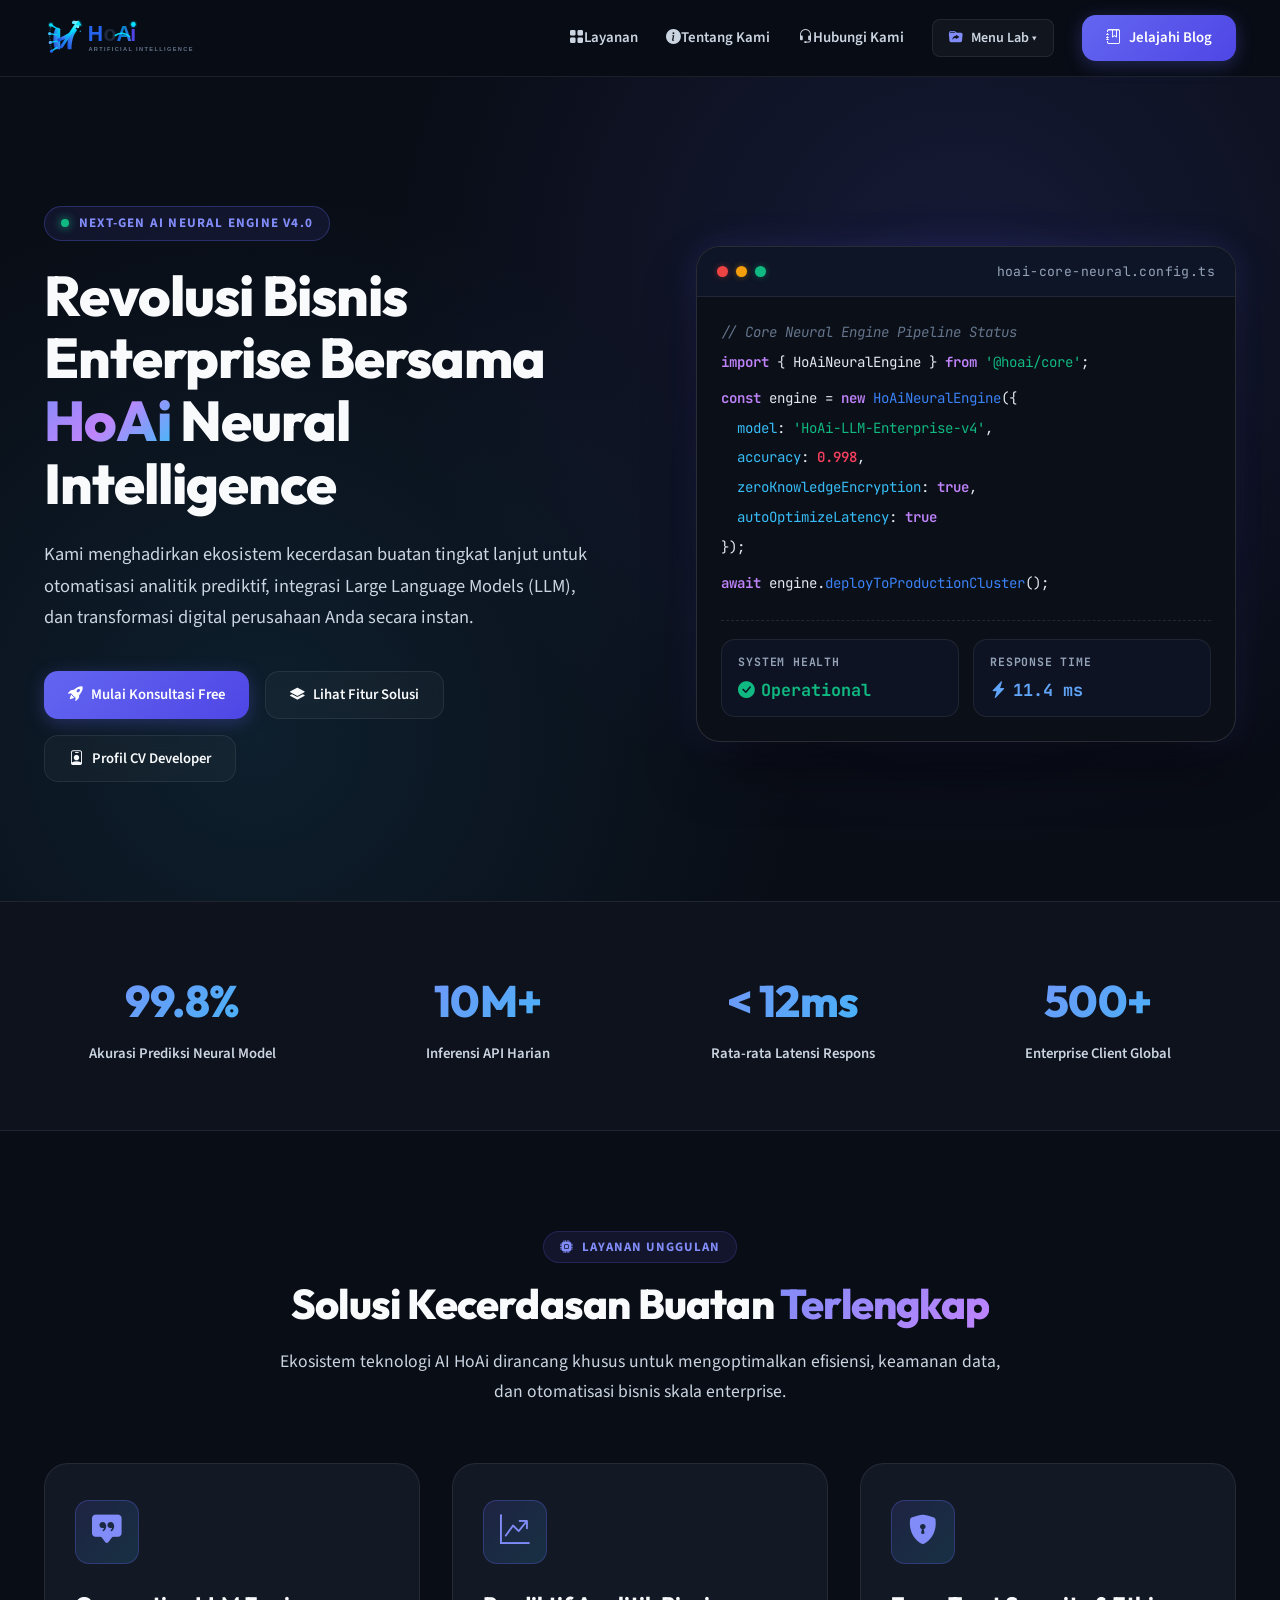
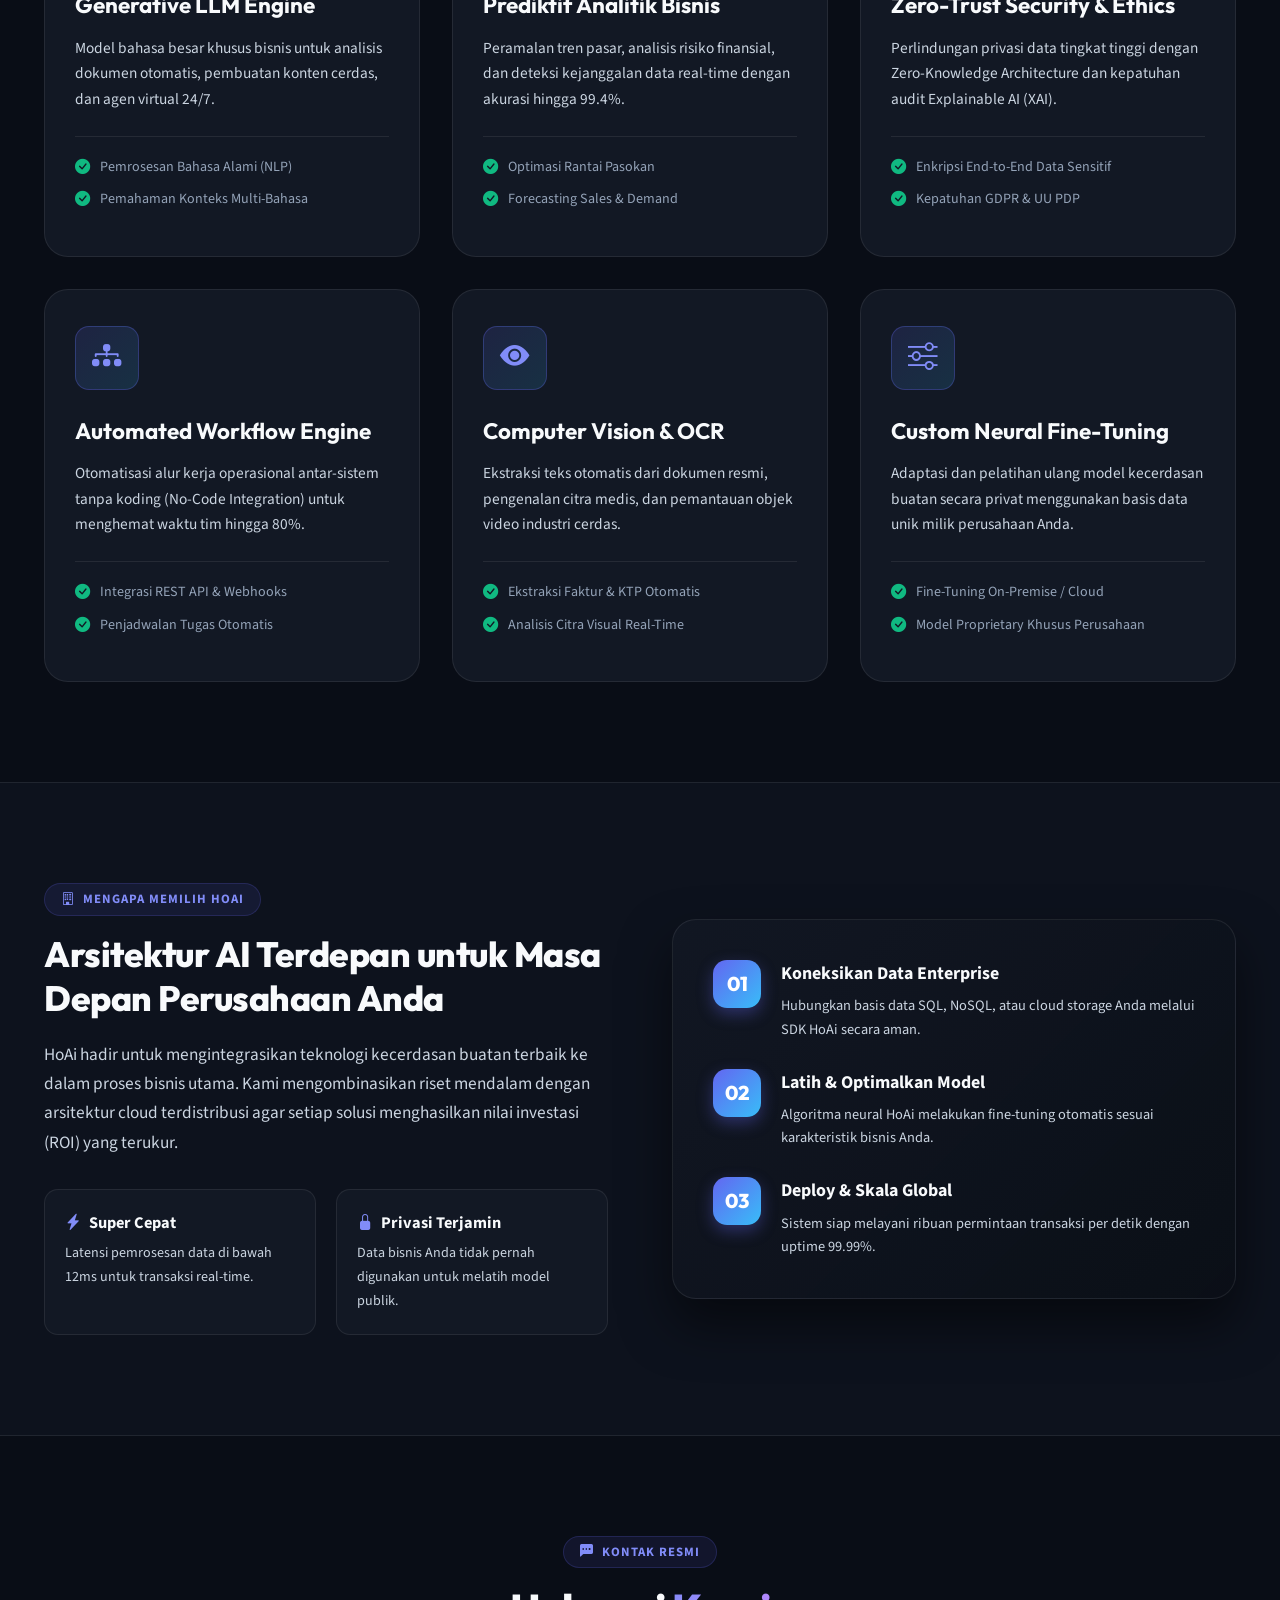
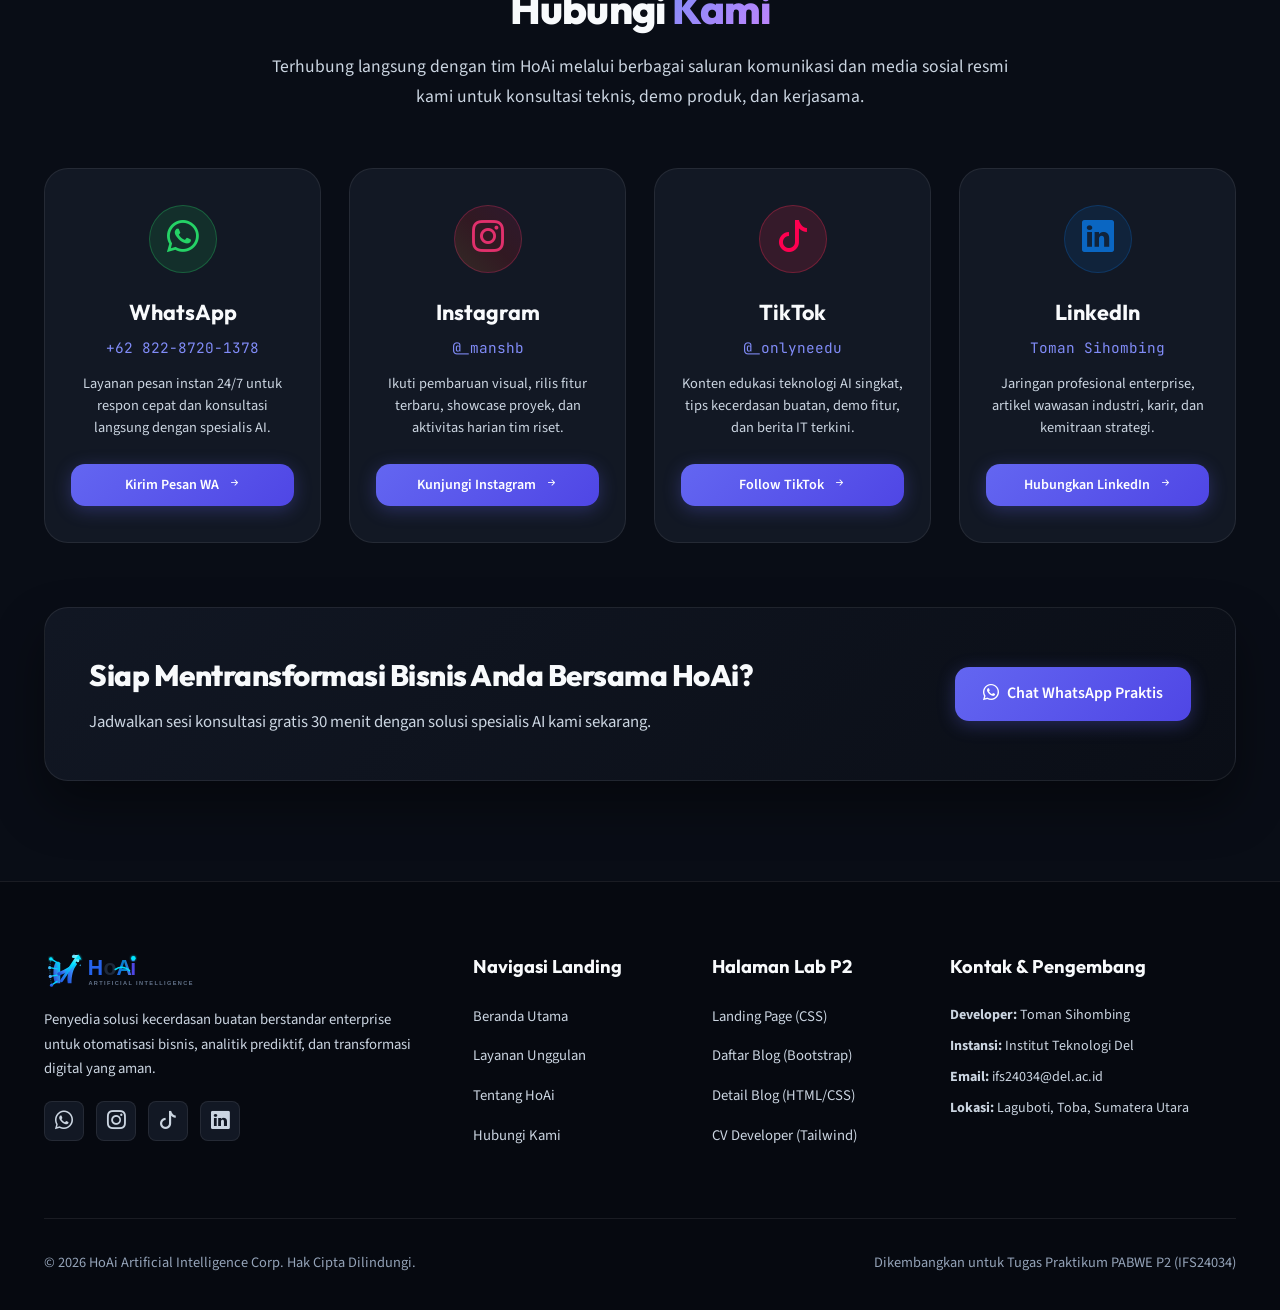
==== commit 9af482a2: "feat" ====
--- a/index.html
+++ b/index.html
@@ -43,8 +43,10 @@
         </div>
     </header>
 
-    <!-- Hero Section -->
-    <section class="hero">
+    <!-- Main Content Landmark -->
+    <main>
+        <!-- Hero Section -->
+        <section class="hero">
         <div class="container hero-content">
             <div class="hero-text">
                 <div class="eyebrow">
@@ -330,6 +332,7 @@
             </div>
         </div>
     </section>
+    </main>
 
     <!-- Footer -->
     <footer class="site-footer">
@@ -341,10 +344,10 @@
                     </a>
                     <p>Penyedia solusi kecerdasan buatan berstandar enterprise untuk otomatisasi bisnis, analitik prediktif, dan transformasi digital yang aman.</p>
                     <div class="footer-socials">
-                        <a href="https://wa.me/6282287201378" target="_blank" class="footer-social-btn"><i class="bi bi-whatsapp"></i></a>
-                        <a href="https://instagram.com/_manshb" target="_blank" class="footer-social-btn"><i class="bi bi-instagram"></i></a>
-                        <a href="https://tiktok.com/@_onlyneedu" target="_blank" class="footer-social-btn"><i class="bi bi-tiktok"></i></a>
-                        <a href="https://linkedin.com/in/toman-sihombing" target="_blank" class="footer-social-btn"><i class="bi bi-linkedin"></i></a>
+                        <a href="https://wa.me/6282287201378" target="_blank" class="footer-social-btn" aria-label="WhatsApp HoAi"><i class="bi bi-whatsapp"></i></a>
+                        <a href="https://instagram.com/_manshb" target="_blank" class="footer-social-btn" aria-label="Instagram HoAi"><i class="bi bi-instagram"></i></a>
+                        <a href="https://tiktok.com/@_onlyneedu" target="_blank" class="footer-social-btn" aria-label="TikTok HoAi"><i class="bi bi-tiktok"></i></a>
+                        <a href="https://linkedin.com/in/toman-sihombing" target="_blank" class="footer-social-btn" aria-label="LinkedIn HoAi"><i class="bi bi-linkedin"></i></a>
                     </div>
                 </div>
 
--- a/assets/css/style.css
+++ b/assets/css/style.css
@@ -1024,7 +1024,13 @@
     font-size: 0.9rem;
 }
 
-/* --- Styles specific to Blog (blog.html & blog-detail.html) --- */
+/* --- Styles specific to Blog (blog.html & blog-detail.html) & Accessibility Contrast --- */
+.card, .blog-card-wrapper, .related-card {
+    background-color: var(--bg-card) !important;
+    border: 1px solid var(--border) !important;
+    color: var(--text-main) !important;
+}
+
 .article-container {
     background-color: var(--bg-card);
     border: 1px solid var(--border);
@@ -1032,11 +1038,11 @@
 }
 
 .article-title {
-    color: var(--text-main);
+    color: var(--text-main) !important;
 }
 
 .article-body-text {
-    color: var(--text-light);
+    color: var(--text-light) !important;
 }
 
 .article-callout {
@@ -1048,6 +1054,31 @@
 .article-contact-box {
     background: linear-gradient(135deg, var(--bg-card), var(--bg-section));
     border: 1px solid var(--border);
+}
+
+/* WCAG High Contrast Adjustments */
+.text-primary {
+    color: #818cf8 !important;
+}
+
+.btn-outline-primary {
+    color: #a5b4fc !important;
+    border-color: #6366f1 !important;
+    background-color: rgba(99, 102, 241, 0.08) !important;
+}
+
+.btn-outline-primary:hover {
+    color: #ffffff !important;
+    background-color: #6366f1 !important;
+    border-color: #6366f1 !important;
+}
+
+.related-title {
+    color: #f8fafc !important;
+}
+
+.related-title:hover {
+    color: #818cf8 !important;
 }
 
 /* --- Styles specific to CV (cv.html) --- */
